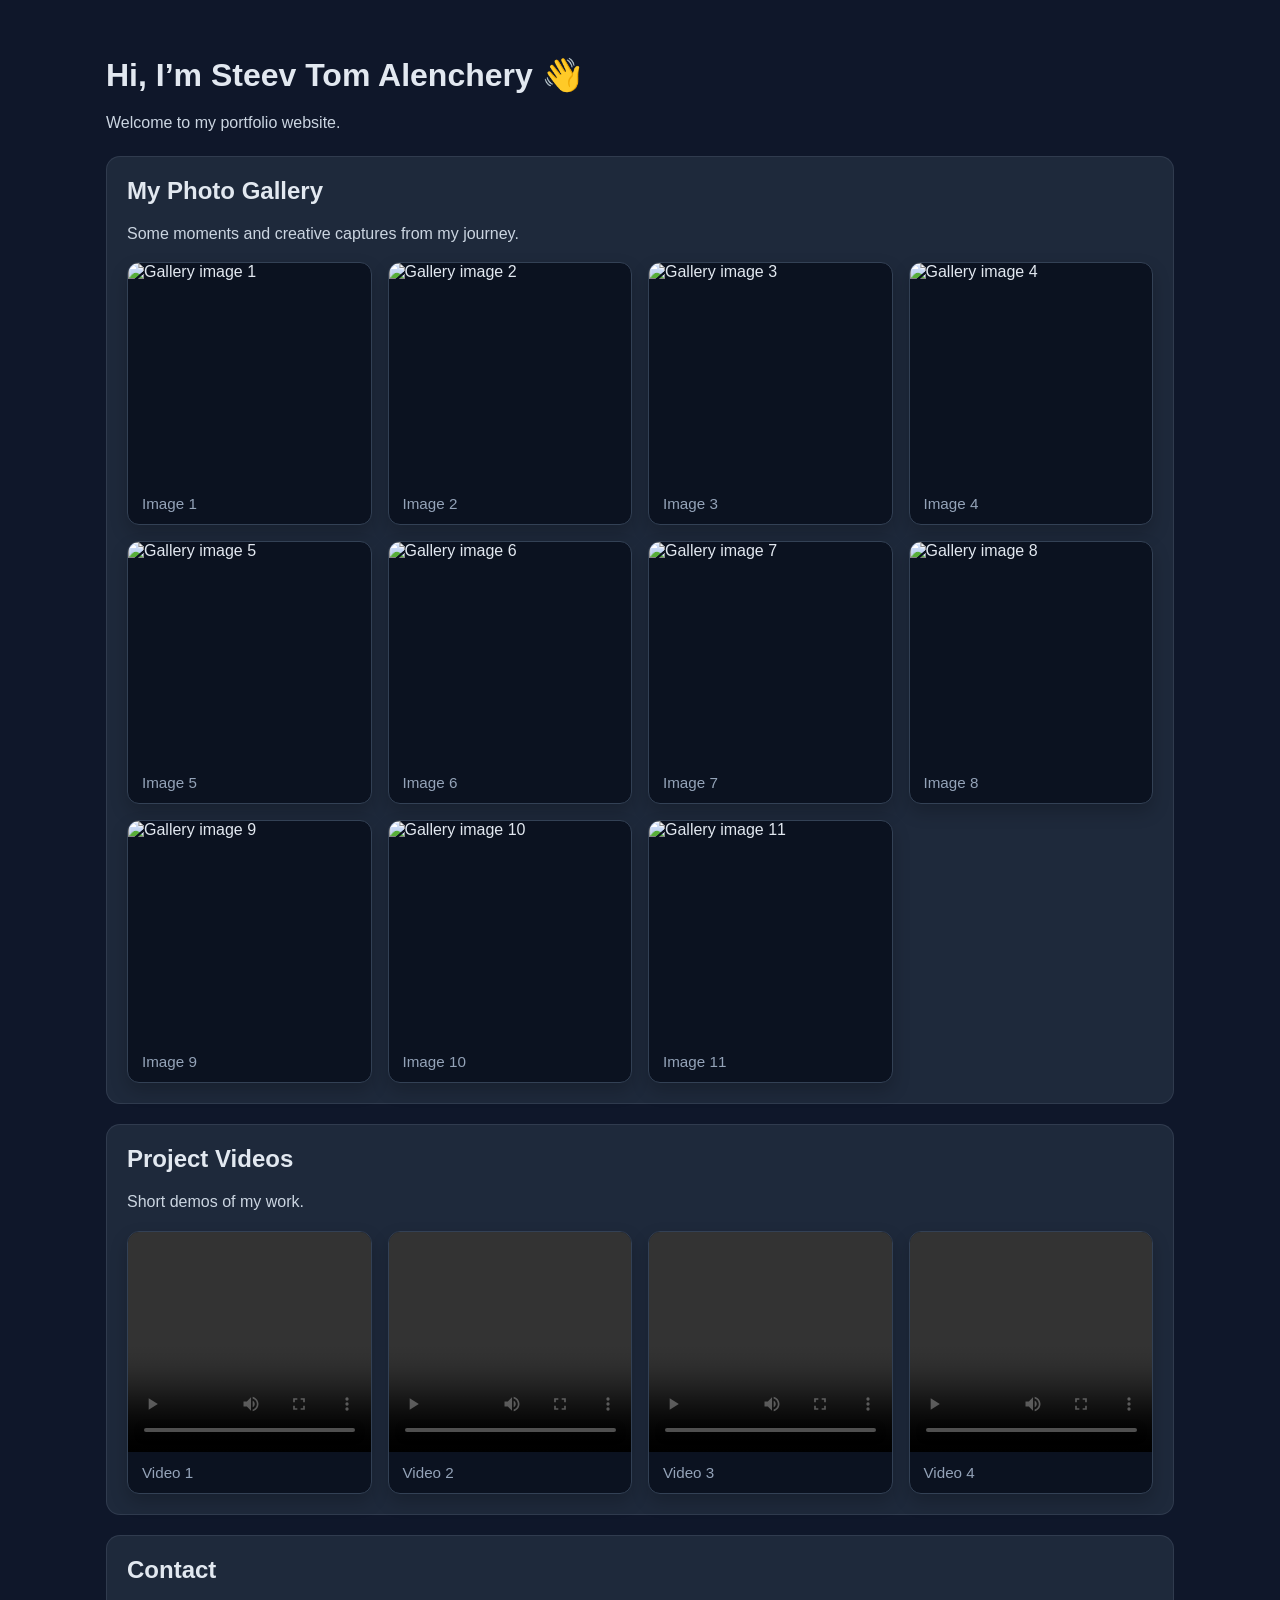
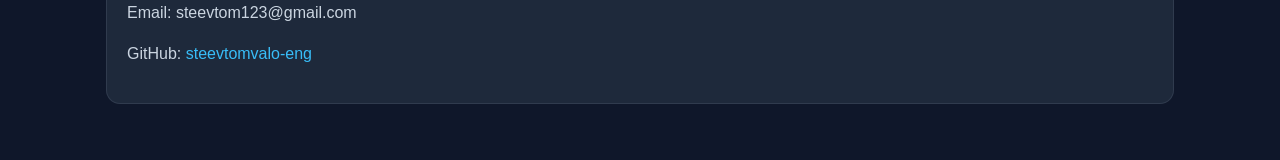
==== index.html @ 0a41c289 "Cleanly align index.html, styles.css, and script.js" ====
<!doctype html>
<html lang="en">
<head>
  <meta charset="UTF-8" />
  <meta name="viewport" content="width=device-width, initial-scale=1.0" />
  <title>Steev Tom Alenchery | Portfolio</title>
  <link rel="stylesheet" href="styles.css" />
</head>
<body>
  <div class="wrap">
    <h1>Hi, I’m Steev Tom Alenchery 👋</h1>
    <p>Welcome to my portfolio website.</p>

    <section class="card">
      <h2>My Photo Gallery</h2>
      <p>Some moments and creative captures from my journey.</p>
      <div id="photo-grid" class="media-grid"></div>
    </section>

    <section class="card">
      <h2>Project Videos</h2>
      <p>Short demos of my work.</p>
      <div id="video-grid" class="media-grid"></div>
    </section>

    <section class="card">
      <h2>Contact</h2>
      <p>Email: steevtom123@gmail.com</p>
      <p>GitHub: <a href="https://github.com/steevtomvalo-eng" target="_blank">steevtomvalo-eng</a></p>
    </section>
  </div>

  <script src="script.js"></script>
</body>
</html>
---- styles.css ----
:root {
  --bg: #0f172a;
  --card: #1e293b;
  --media: #0b1220;
  --text: #e2e8f0;
  --muted: #94a3b8;
  --line: #334155;
  --link: #38bdf8;
}

* { box-sizing: border-box; }

html, body {
  margin: 0;
  padding: 0;
  background: var(--bg);
  color: var(--text);
  font-family: Arial, sans-serif;
}

.wrap {
  max-width: 1100px;
  margin: 40px auto;
  padding: 16px;
}

h1, h2 { margin: 0 0 12px; }
p { color: #cbd5e1; line-height: 1.6; }

.card {
  background: var(--card);
  border-radius: 14px;
  padding: 20px;
  margin-top: 20px;
  border: 1px solid rgba(148, 163, 184, 0.15);
}

a {
  color: var(--link);
  text-decoration: none;
}

.media-grid {
  display: grid;
  grid-template-columns: repeat(auto-fit, minmax(240px, 1fr));
  gap: 16px;
  margin-top: 14px;
}

.media-card {
  background: var(--media);
  border: 1px solid var(--line);
  border-radius: 12px;
  overflow: hidden;
  box-shadow: 0 8px 18px rgba(0, 0, 0, 0.2);
}

.media-card img,
.media-card video {
  width: 100%;
  height: 220px;
  object-fit: cover;
  display: block;
}

.media-caption {
  padding: 12px 14px;
  color: var(--muted);
  font-size: 0.95rem;
}

.toast {
  position: fixed;
  bottom: 20px;
  right: 20px;
  background: rgba(15, 23, 42, 0.95);
  color: #e2e8f0;
  padding: 10px 14px;
  border-radius: 10px;
  font-size: 0.9rem;
  box-shadow: 0 8px 24px rgba(0,0,0,0.35);
  z-index: 9999;
  opacity: 0;
  transition: opacity 220ms ease;
}

.toast.show {
  opacity: 1;
}

@media (max-width: 640px) {
  .wrap { padding: 12px; }
}
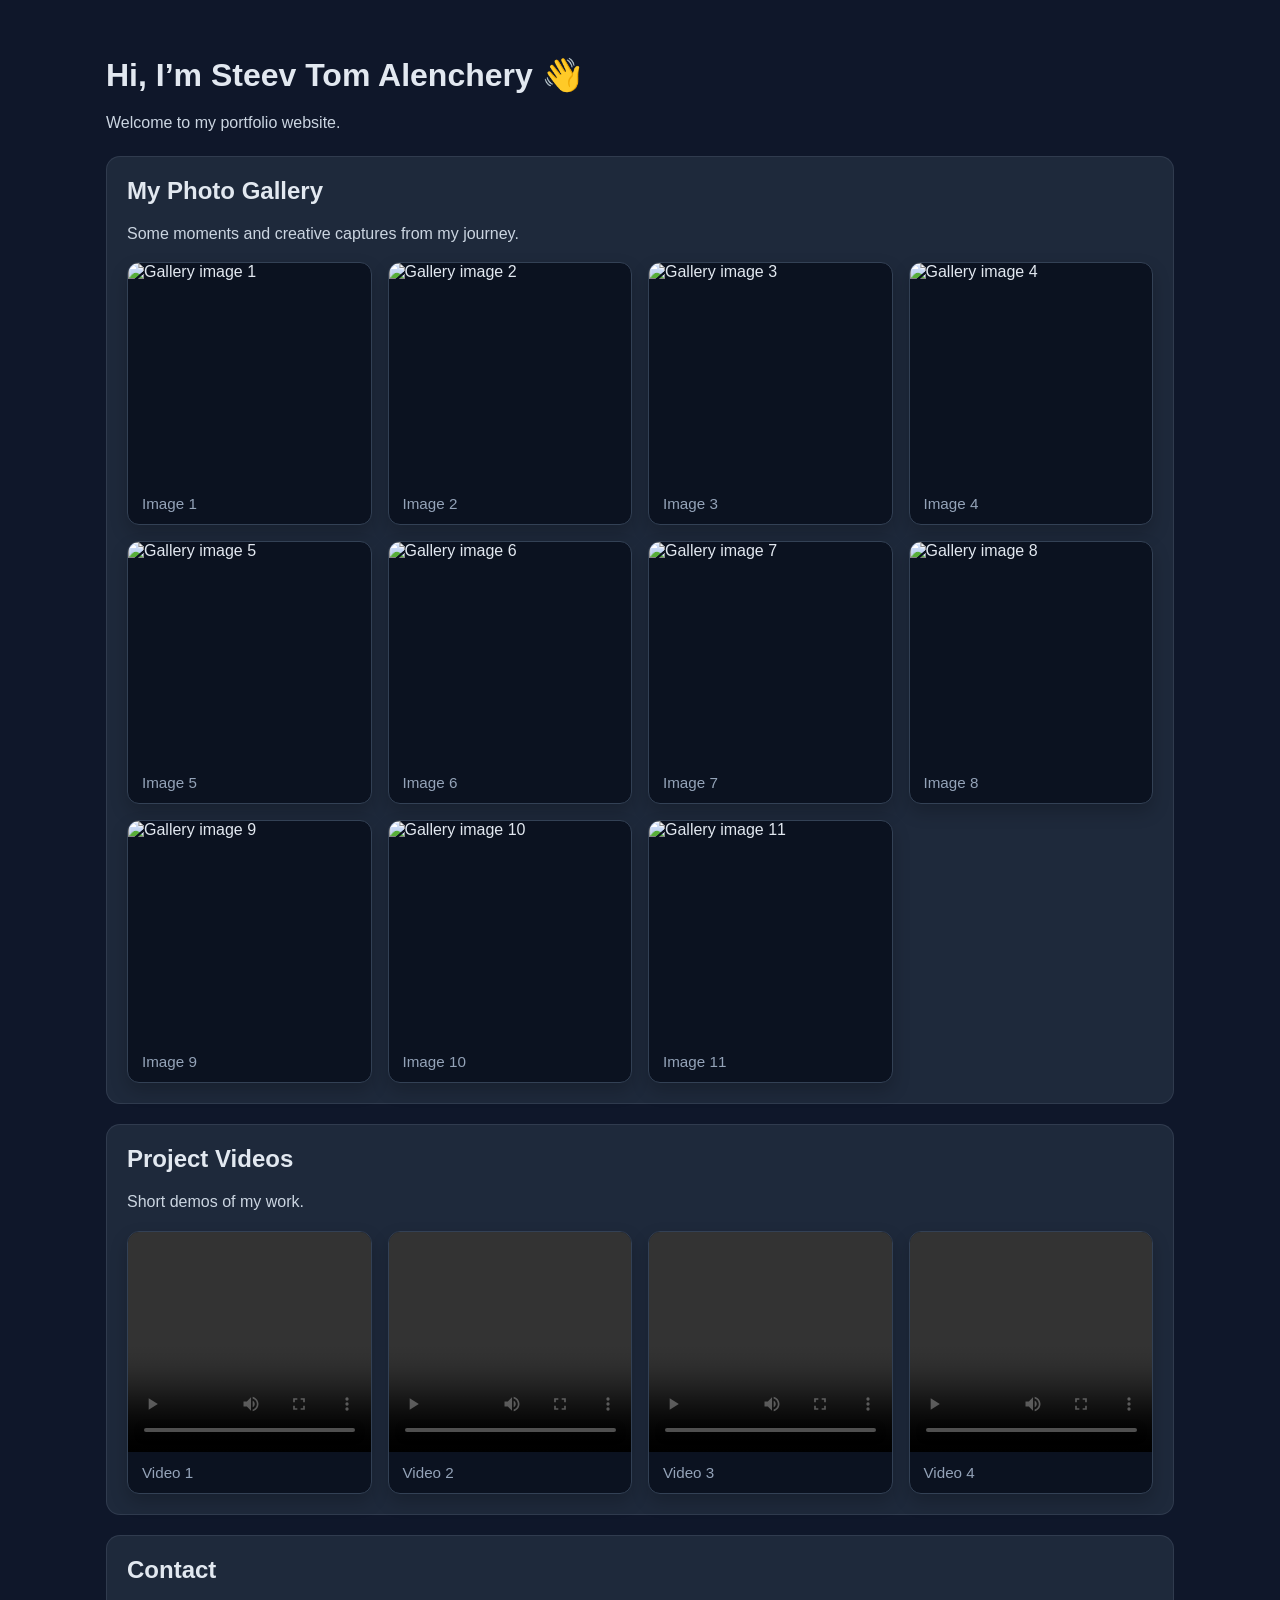
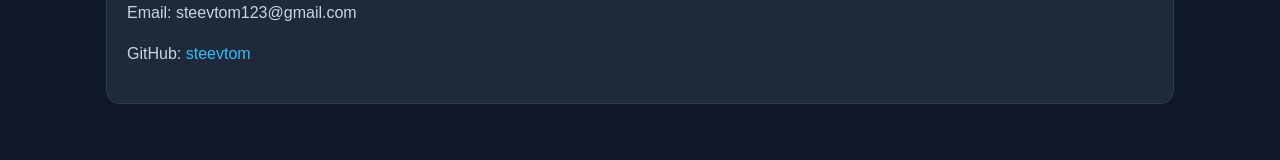
==== commit 2f4b1655: "Changing the github link name" ====
--- a/index.html
+++ b/index.html
@@ -26,7 +26,7 @@
     <section class="card">
       <h2>Contact</h2>
       <p>Email: steevtom123@gmail.com</p>
-      <p>GitHub: <a href="https://github.com/steevtomvalo-eng" target="_blank">steevtomvalo-eng</a></p>
+      <p>GitHub: <a href="https://github.com/steevtomvalo-eng" target="_blank">steevtom</a></p>
     </section>
   </div>
 
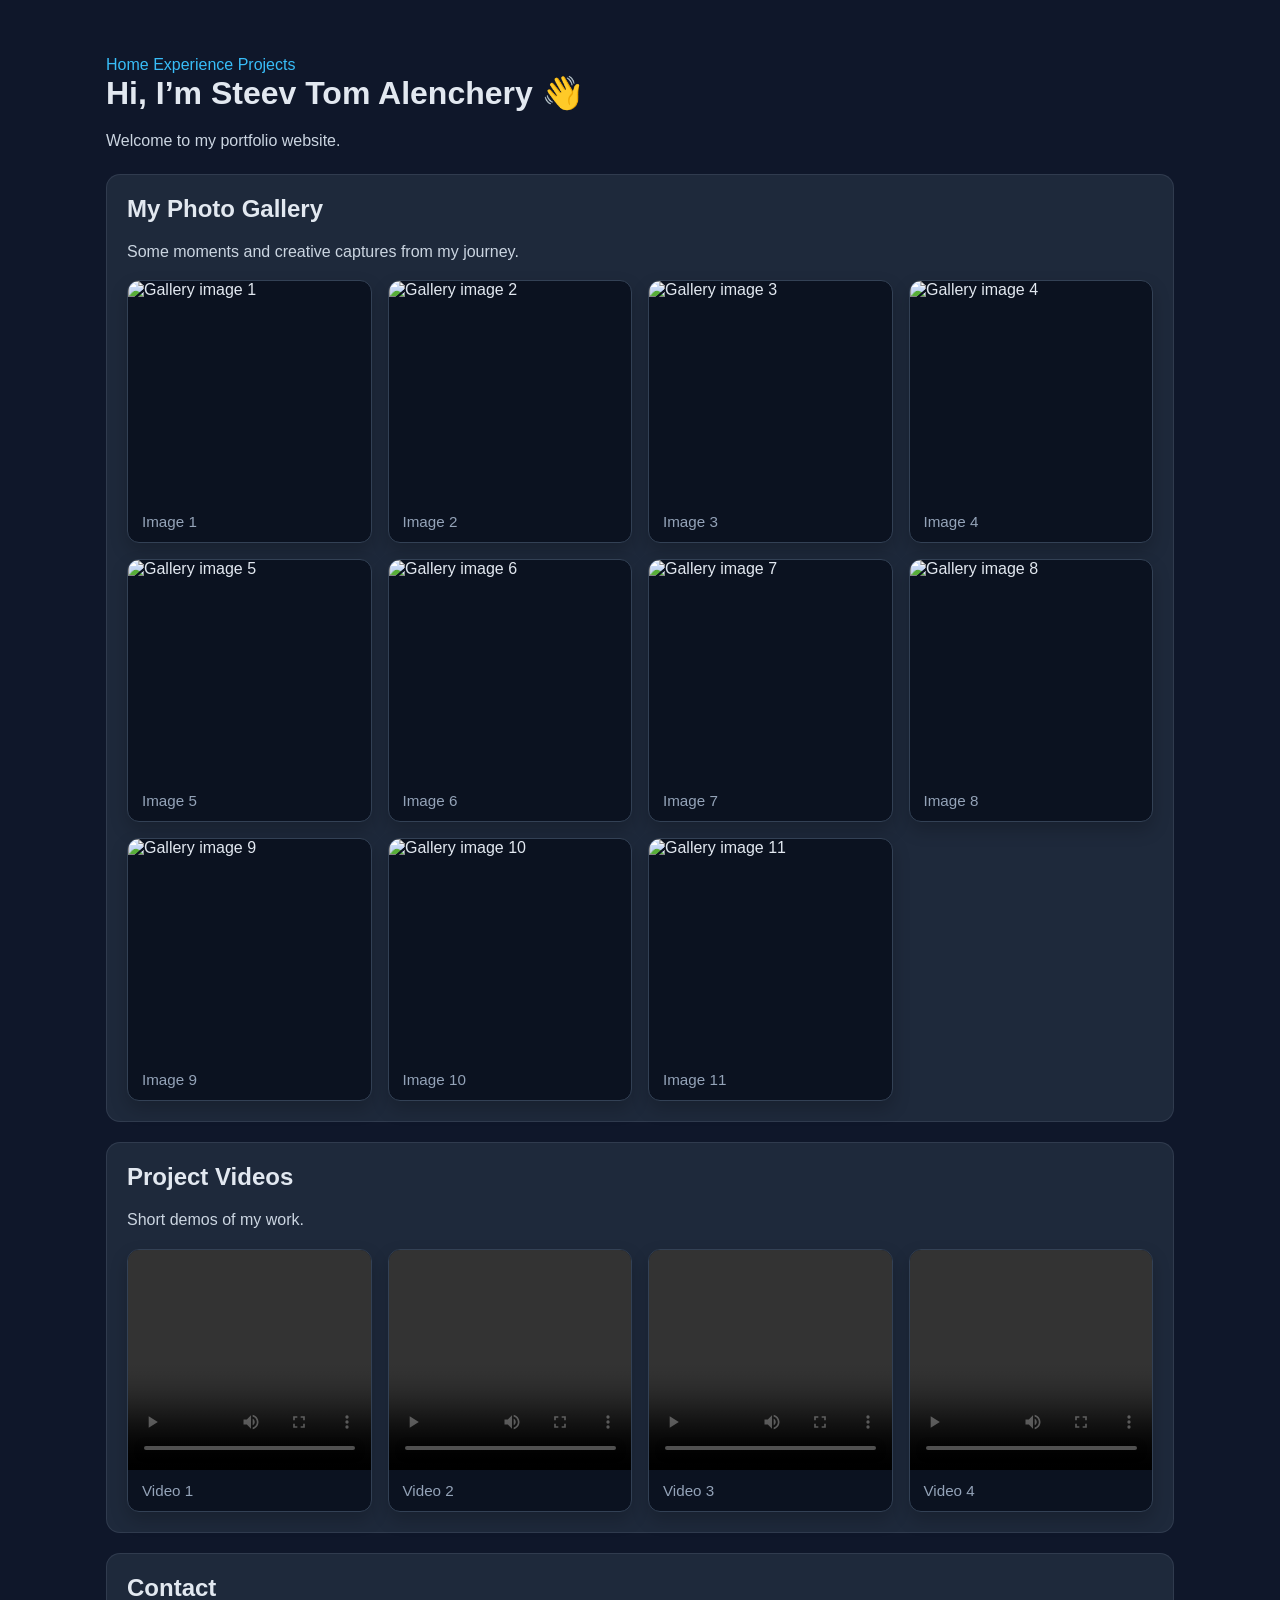
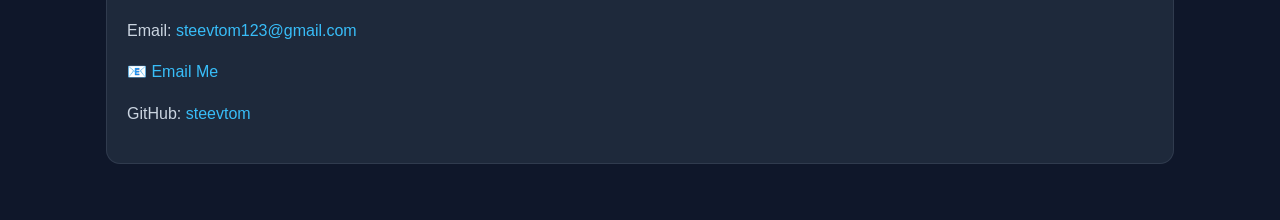
==== commit f0fbf459: "Email testing" ====
--- a/index.html
+++ b/index.html
@@ -8,6 +8,11 @@
 </head>
 <body>
   <div class="wrap">
+    <nav class="top-nav">
+  <a href="index.html">Home</a>
+  <a href="experience.html">Experience</a>
+  <a href="#video-grid">Projects</a>
+</nav>
     <h1>Hi, I’m Steev Tom Alenchery 👋</h1>
     <p>Welcome to my portfolio website.</p>
 
@@ -25,7 +30,21 @@
 
     <section class="card">
       <h2>Contact</h2>
-      <p>Email: steevtom123@gmail.com</p>
+    <p>
+  Email:
+  <a href="https://mail.google.com/mail/?view=cm&fs=1&to=steevtom123@gmail.com"
+     target="_blank" rel="noopener">
+    steevtom123@gmail.com
+  </a>
+</p>
+
+<p>
+  <a class="email-btn"
+     href="https://mail.google.com/mail/?view=cm&fs=1&to=steevtom123@gmail.com&su=Portfolio%20Inquiry"
+     target="_blank" rel="noopener">
+    📧 Email Me
+  </a>
+</p>
       <p>GitHub: <a href="https://github.com/steevtomvalo-eng" target="_blank">steevtom</a></p>
     </section>
   </div>
--- a/styles.css
+++ b/styles.css
@@ -90,4 +90,97 @@
 
 @media (max-width: 640px) {
   .wrap { padding: 12px; }
+}
+/* ===== Premium Hover Effect ===== */
+.media-card {
+  position: relative;
+  overflow: hidden;
+  transition: transform 260ms ease, box-shadow 260ms ease, border-color 260ms ease;
+}
+
+.media-card img,
+.media-card video {
+  transition: transform 420ms ease, filter 320ms ease;
+  transform-origin: center;
+  will-change: transform;
+}
+
+.media-caption {
+  transition: transform 260ms ease, color 260ms ease;
+}
+
+/* dark gradient overlay on hover */
+.media-card::after {
+  content: "";
+  position: absolute;
+  inset: 0;
+  background: linear-gradient(to top, rgba(0,0,0,0.35), rgba(0,0,0,0.05));
+  opacity: 0;
+  transition: opacity 260ms ease;
+  pointer-events: none;
+}
+
+/* hover states */
+.media-card:hover {
+  transform: translateY(-6px);
+  box-shadow: 0 18px 36px rgba(0, 0, 0, 0.35);
+  border-color: #4f7aa5;
+}
+
+.media-card:hover::after {
+  opacity: 1;
+}
+
+.media-card:hover img {
+  transform: scale(1.10);
+  filter: contrast(1.06) saturate(1.06);
+}
+
+.media-card:hover video {
+  transform: scale(1.06);
+  filter: contrast(1.03) saturate(1.03);
+}
+
+.media-card:hover .media-caption {
+  transform: translateY(-2px);
+  color: #cfe6ff;
+}
+/* Photo lightbox */
+.lightbox {
+  position: fixed;
+  inset: 0;
+  background: rgba(0, 0, 0, 0.88);
+  display: none;
+  align-items: center;
+  justify-content: center;
+  padding: 24px;
+  z-index: 10000;
+}
+
+.lightbox.open {
+  display: flex;
+}
+
+.lightbox img {
+  max-width: min(1100px, 95vw);
+  max-height: 90vh;
+  border-radius: 12px;
+  box-shadow: 0 20px 60px rgba(0,0,0,0.5);
+}
+
+.lightbox-close {
+  position: absolute;
+  top: 16px;
+  right: 20px;
+  background: rgba(255,255,255,0.12);
+  color: white;
+  border: 1px solid rgba(255,255,255,0.35);
+  border-radius: 10px;
+  padding: 8px 12px;
+  cursor: pointer;
+  font-size: 14px;
+}
+
+#photo-grid .media-card img {
+  cursor: zoom-in;
 }
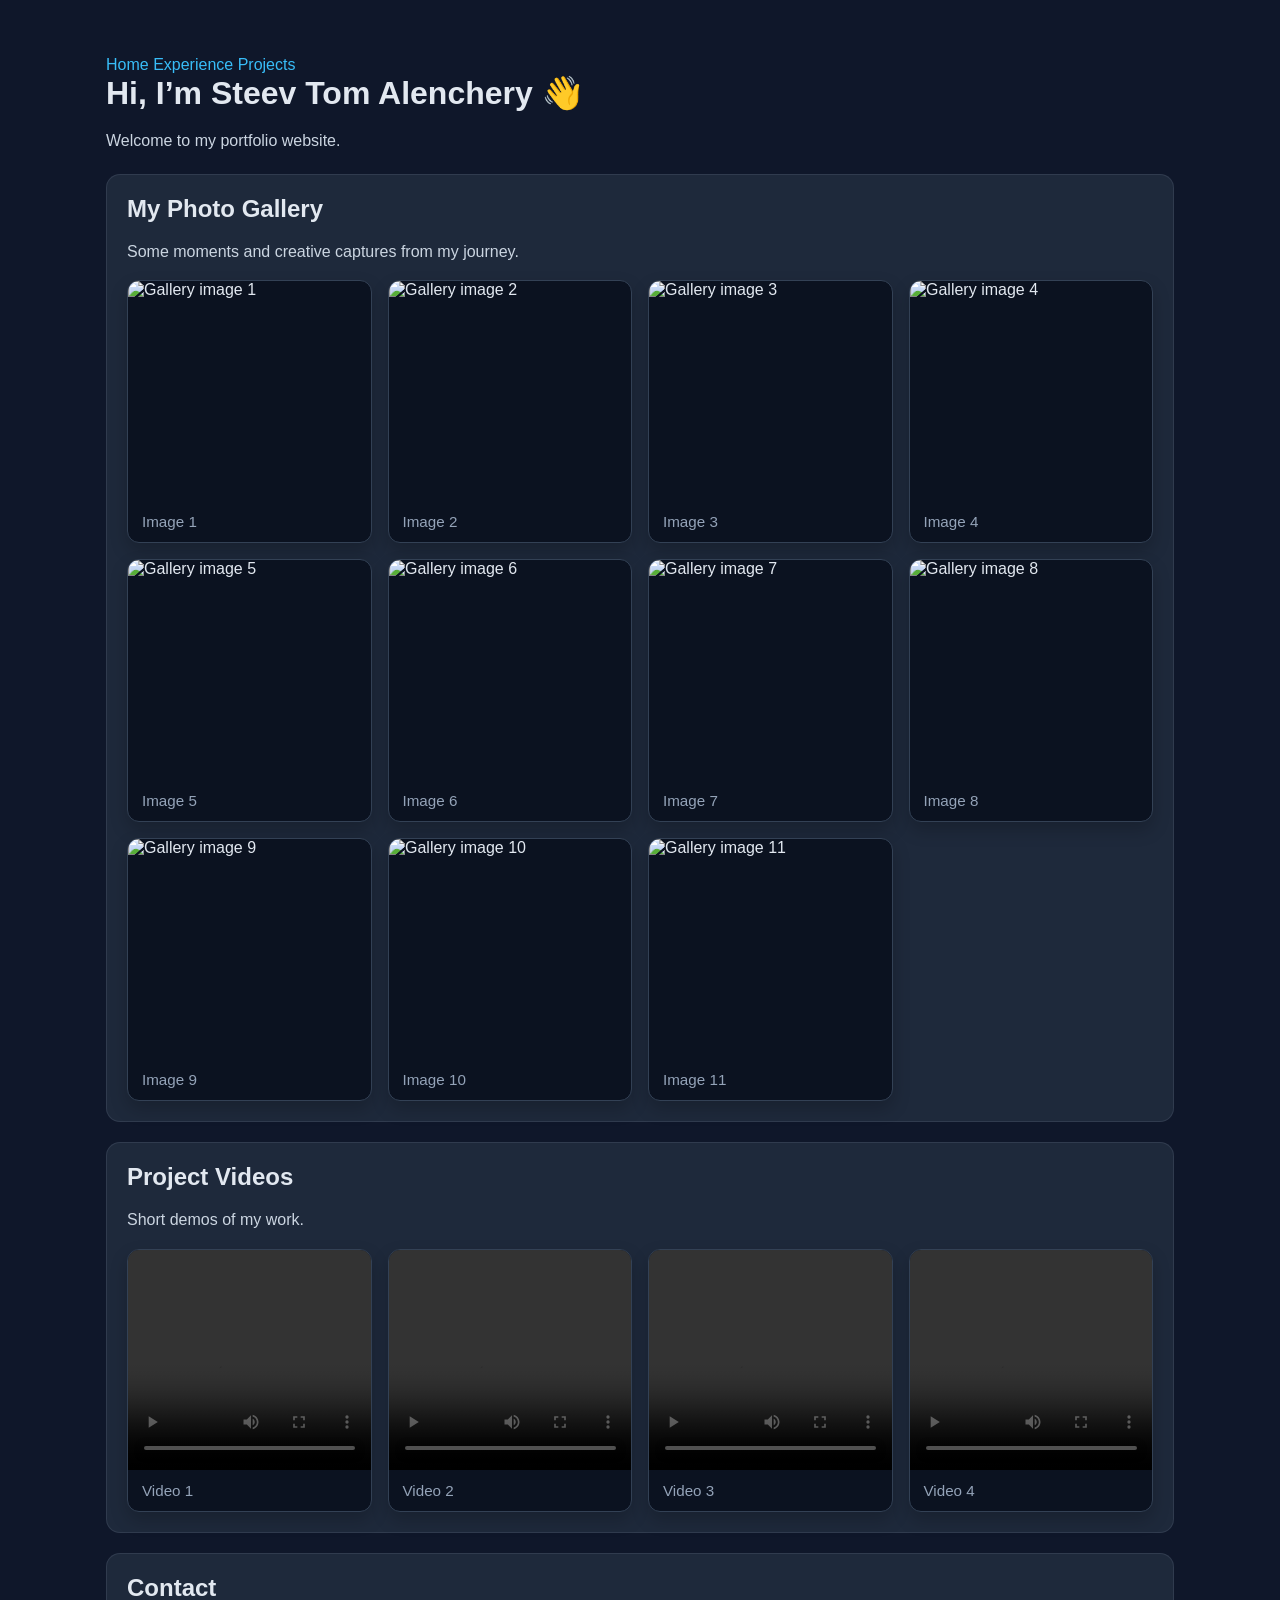
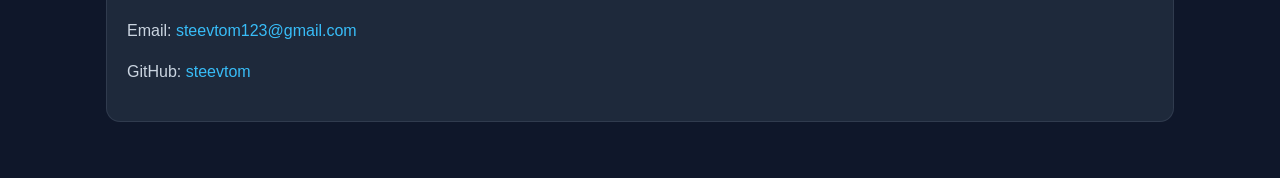
==== commit 63d8fb9f: "Update experience page with education, skills, and work history" ====
--- a/index.html
+++ b/index.html
@@ -38,13 +38,6 @@
   </a>
 </p>
 
-<p>
-  <a class="email-btn"
-     href="https://mail.google.com/mail/?view=cm&fs=1&to=steevtom123@gmail.com&su=Portfolio%20Inquiry"
-     target="_blank" rel="noopener">
-    📧 Email Me
-  </a>
-</p>
       <p>GitHub: <a href="https://github.com/steevtomvalo-eng" target="_blank">steevtom</a></p>
     </section>
   </div>
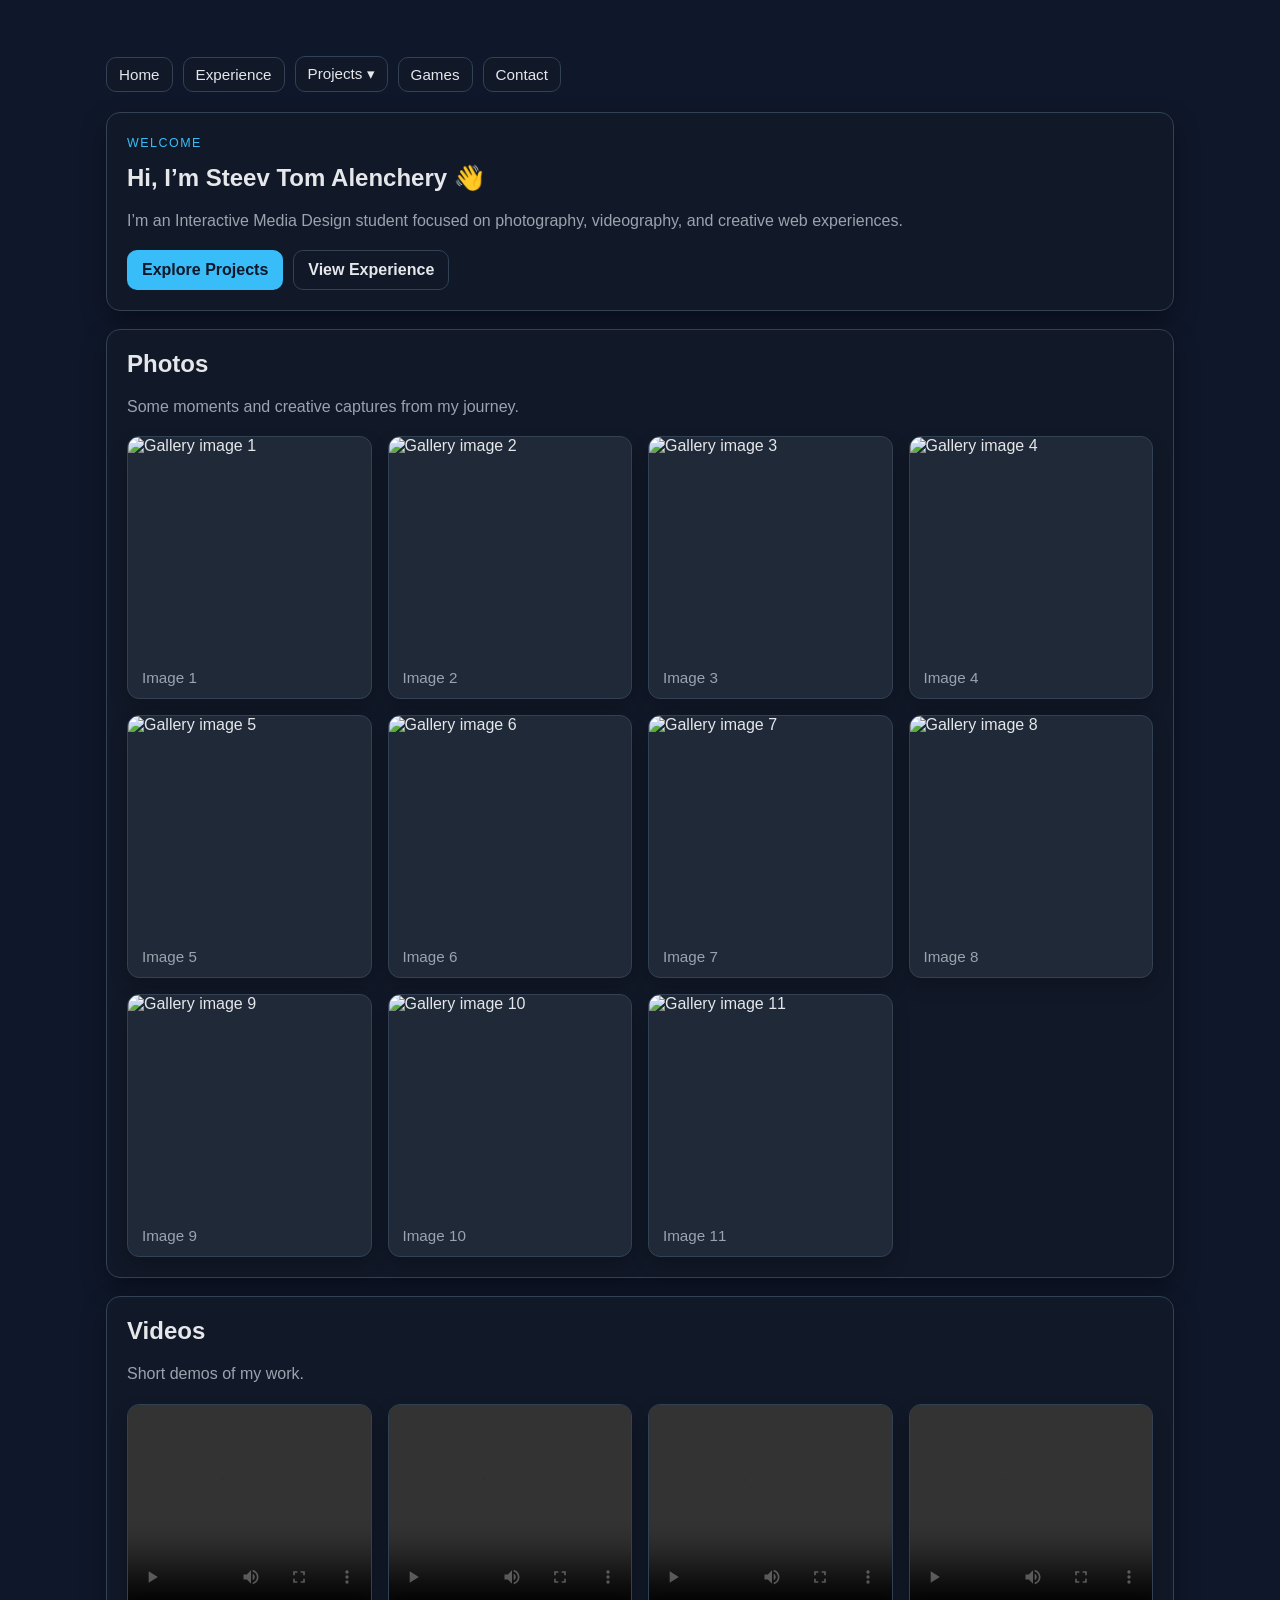
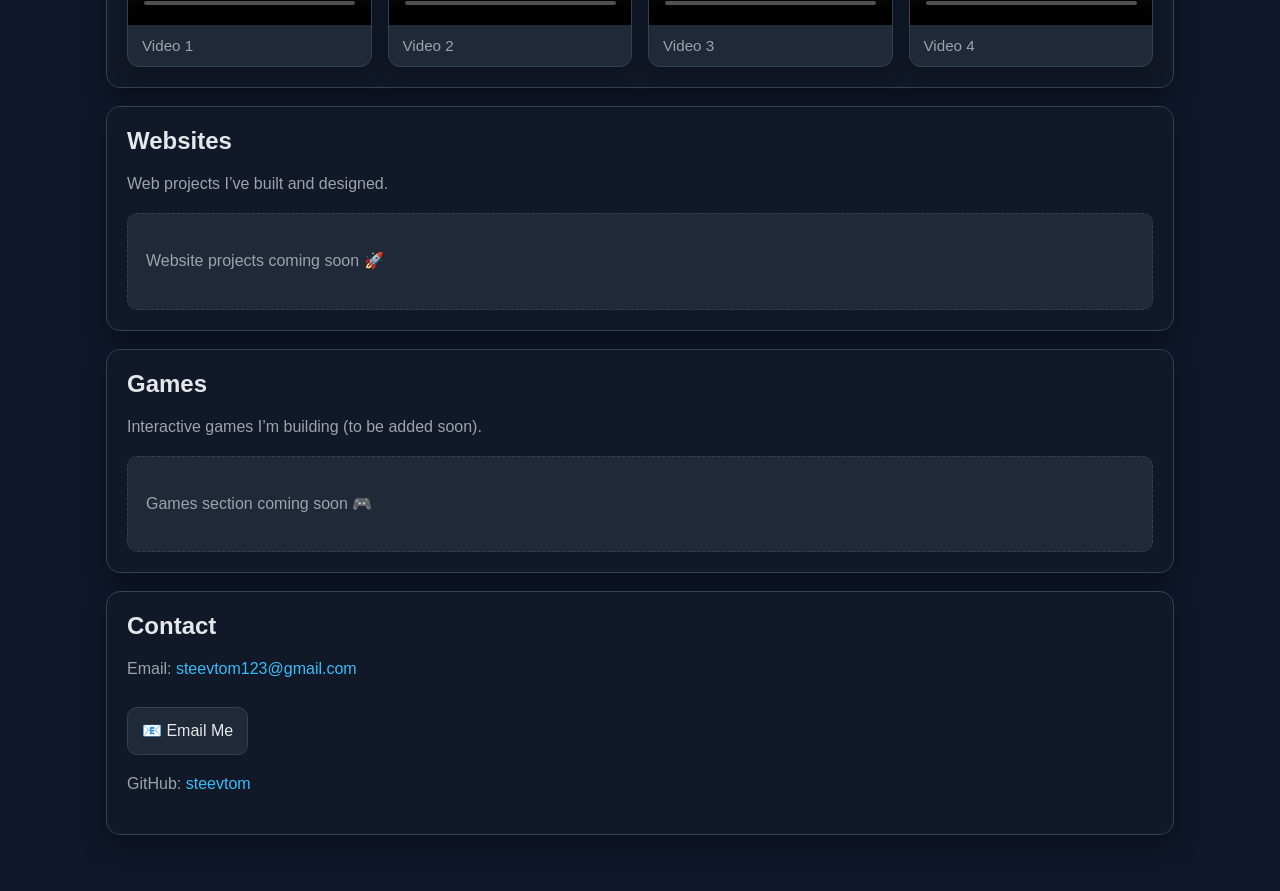
==== commit 82f28131: "Update the code" ====
--- a/index.html
+++ b/index.html
@@ -8,35 +8,90 @@
 </head>
 <body>
   <div class="wrap">
-    <nav class="top-nav">
-  <a href="index.html">Home</a>
-  <a href="experience.html">Experience</a>
-  <a href="#video-grid">Projects</a>
-</nav>
-    <h1>Hi, I’m Steev Tom Alenchery 👋</h1>
-    <p>Welcome to my portfolio website.</p>
+    <nav class="top-nav" aria-label="Main navigation">
+      <a href="index.html">Home</a>
+      <a href="experience.html">Experience</a>
 
-    <section class="card">
-      <h2>My Photo Gallery</h2>
+      <div class="dropdown">
+        <button id="projectsToggle" class="dropbtn" aria-expanded="false" aria-controls="projectsMenu">
+          Projects ▾
+        </button>
+        <div id="projectsMenu" class="dropdown-menu" role="menu">
+          <a role="menuitem" href="#photos">Photos</a>
+          <a role="menuitem" href="#videos">Videos</a>
+          <a role="menuitem" href="#websites">Websites</a>
+        </div>
+      </div>
+
+      <a href="#games">Games</a>
+      <a href="#contact">Contact</a>
+    </nav>
+
+    <!-- Welcome Hero -->
+    <section class="hero card">
+      <p class="eyebrow">Welcome</p>
+      <h1>Hi, I’m Steev Tom Alenchery 👋</h1>
+      <p>
+        I’m an Interactive Media Design student focused on photography, videography,
+        and creative web experiences.
+      </p>
+      <div class="hero-actions">
+        <a class="btn btn-blue" href="#photos">Explore Projects</a>
+        <a class="btn btn-outline" href="experience.html">View Experience</a>
+      </div>
+    </section>
+
+    <!-- Photos -->
+    <section id="photos" class="card">
+      <h2>Photos</h2>
       <p>Some moments and creative captures from my journey.</p>
       <div id="photo-grid" class="media-grid"></div>
     </section>
 
-    <section class="card">
-      <h2>Project Videos</h2>
+    <!-- Videos -->
+    <section id="videos" class="card">
+      <h2>Videos</h2>
       <p>Short demos of my work.</p>
       <div id="video-grid" class="media-grid"></div>
     </section>
 
-    <section class="card">
+    <!-- Websites -->
+    <section id="websites" class="card">
+      <h2>Websites</h2>
+      <p>Web projects I’ve built and designed.</p>
+      <div class="coming-soon">
+        <p>Website projects coming soon 🚀</p>
+      </div>
+    </section>
+
+    <!-- Games -->
+    <section id="games" class="card">
+      <h2>Games</h2>
+      <p>Interactive games I’m building (to be added soon).</p>
+      <div class="coming-soon">
+        <p>Games section coming soon 🎮</p>
+      </div>
+    </section>
+
+    <!-- Contact -->
+    <section id="contact" class="card">
       <h2>Contact</h2>
-    <p>
-  Email:
-  <a href="https://mail.google.com/mail/?view=cm&fs=1&to=steevtom123@gmail.com"
-     target="_blank" rel="noopener">
-    steevtom123@gmail.com
-  </a>
-</p>
+      <p>
+        Email:
+        <a href="https://mail.google.com/mail/?view=cm&fs=1&to=steevtom123@gmail.com"
+           target="_blank" rel="noopener">
+          steevtom123@gmail.com
+        </a>
+      </p>
+
+      <p>
+        <a class="email-btn"
+           href="https://mail.google.com/mail/?view=cm&fs=1&to=steevtom123@gmail.com&su=Portfolio%20Inquiry"
+           onclick="setTimeout(() => { window.location.href='mailto:steevtom123@gmail.com?subject=Portfolio%20Inquiry'; }, 1200);"
+           target="_blank" rel="noopener">
+          📧 Email Me
+        </a>
+      </p>
 
       <p>GitHub: <a href="https://github.com/steevtomvalo-eng" target="_blank">steevtom</a></p>
     </section>
--- a/styles.css
+++ b/styles.css
@@ -1,11 +1,14 @@
 :root {
-  --bg: #0f172a;
-  --card: #1e293b;
-  --media: #0b1220;
-  --text: #e2e8f0;
-  --muted: #94a3b8;
+  --bg: #0F172A;
+  --surface: #111827;
+  --surface-2: #1F2937;
+  --text: #E5E7EB;
+  --muted: #9CA3AF;
   --line: #334155;
-  --link: #38bdf8;
+  --accent-blue: #38BDF8;
+  --accent-green: #22C55E;
+  --radius: 14px;
+  --shadow: 0 10px 24px rgba(0, 0, 0, 0.35);
 }
 
 * { box-sizing: border-box; }
@@ -16,6 +19,7 @@
   background: var(--bg);
   color: var(--text);
   font-family: Arial, sans-serif;
+  scroll-behavior: smooth;
 }
 
 .wrap {
@@ -24,22 +28,135 @@
   padding: 16px;
 }
 
-h1, h2 { margin: 0 0 12px; }
-p { color: #cbd5e1; line-height: 1.6; }
-
-.card {
-  background: var(--card);
-  border-radius: 14px;
+h1, h2, h3 {
+  margin: 0 0 12px;
+  color: var(--text);
+}
+
+p, li {
+  color: var(--muted);
+  line-height: 1.65;
+}
+
+a {
+  color: var(--accent-blue);
+  text-decoration: none;
+}
+a:hover { color: var(--accent-green); }
+
+.card, .block {
+  background: var(--surface);
+  border: 1px solid var(--line);
+  border-radius: var(--radius);
   padding: 20px;
-  margin-top: 20px;
-  border: 1px solid rgba(148, 163, 184, 0.15);
-}
-
-a {
-  color: var(--link);
+  margin-top: 18px;
+  box-shadow: var(--shadow);
+}
+
+/* Nav */
+.top-nav {
+  display: flex;
+  flex-wrap: wrap;
+  align-items: center;
+  gap: 10px;
+  margin-bottom: 20px;
+}
+.top-nav > a,
+.dropbtn {
+  padding: 8px 12px;
+  border-radius: 10px;
+  background: var(--surface);
+  border: 1px solid var(--line);
+  color: var(--text);
+  cursor: pointer;
+  font-size: 0.95rem;
+}
+.top-nav > a:hover,
+.dropbtn:hover {
+  border-color: var(--accent-blue);
+}
+
+/* Dropdown */
+.dropdown {
+  position: relative;
+}
+.dropdown-menu {
+  position: absolute;
+  top: calc(100% + 6px);
+  left: 0;
+  min-width: 170px;
+  background: var(--surface);
+  border: 1px solid var(--line);
+  border-radius: 10px;
+  box-shadow: var(--shadow);
+  padding: 8px;
+  display: none;
+  z-index: 50;
+}
+.dropdown-menu a {
+  display: block;
+  padding: 8px 10px;
+  border-radius: 8px;
+  color: var(--text);
+}
+.dropdown-menu a:hover {
+  background: var(--surface-2);
+  color: var(--accent-blue);
+}
+.dropdown.open .dropdown-menu {
+  display: block;
+}
+
+/* Hero */
+.hero .eyebrow {
+  margin: 0 0 10px;
+  letter-spacing: 0.12em;
+  text-transform: uppercase;
+  color: var(--accent-blue);
+  font-size: 0.78rem;
+}
+.hero-actions {
+  display: flex;
+  gap: 10px;
+  flex-wrap: wrap;
+  margin-top: 14px;
+}
+
+.btn {
+  display: inline-block;
+  padding: 10px 14px;
+  border-radius: 10px;
+  font-weight: 600;
+  border: 1px solid transparent;
   text-decoration: none;
 }
-
+.btn-blue {
+  background: var(--accent-blue);
+  color: #0F172A;
+}
+.btn-outline {
+  color: var(--text);
+  border-color: var(--line);
+}
+.btn-outline:hover {
+  border-color: var(--accent-blue);
+}
+
+/* Email button */
+.email-btn {
+  display: inline-block;
+  margin-top: 8px;
+  padding: 10px 14px;
+  border-radius: 10px;
+  background: var(--surface-2);
+  border: 1px solid var(--line);
+  color: var(--text);
+}
+.email-btn:hover {
+  border-color: var(--accent-green);
+}
+
+/* Media */
 .media-grid {
   display: grid;
   grid-template-columns: repeat(auto-fit, minmax(240px, 1fr));
@@ -48,11 +165,13 @@
 }
 
 .media-card {
-  background: var(--media);
+  position: relative;
+  background: var(--surface-2);
   border: 1px solid var(--line);
   border-radius: 12px;
   overflow: hidden;
   box-shadow: 0 8px 18px rgba(0, 0, 0, 0.2);
+  transition: transform 260ms ease, box-shadow 260ms ease, border-color 260ms ease;
 }
 
 .media-card img,
@@ -61,6 +180,7 @@
   height: 220px;
   object-fit: cover;
   display: block;
+  transition: transform 420ms ease, filter 320ms ease;
 }
 
 .media-caption {
@@ -69,47 +189,6 @@
   font-size: 0.95rem;
 }
 
-.toast {
-  position: fixed;
-  bottom: 20px;
-  right: 20px;
-  background: rgba(15, 23, 42, 0.95);
-  color: #e2e8f0;
-  padding: 10px 14px;
-  border-radius: 10px;
-  font-size: 0.9rem;
-  box-shadow: 0 8px 24px rgba(0,0,0,0.35);
-  z-index: 9999;
-  opacity: 0;
-  transition: opacity 220ms ease;
-}
-
-.toast.show {
-  opacity: 1;
-}
-
-@media (max-width: 640px) {
-  .wrap { padding: 12px; }
-}
-/* ===== Premium Hover Effect ===== */
-.media-card {
-  position: relative;
-  overflow: hidden;
-  transition: transform 260ms ease, box-shadow 260ms ease, border-color 260ms ease;
-}
-
-.media-card img,
-.media-card video {
-  transition: transform 420ms ease, filter 320ms ease;
-  transform-origin: center;
-  will-change: transform;
-}
-
-.media-caption {
-  transition: transform 260ms ease, color 260ms ease;
-}
-
-/* dark gradient overlay on hover */
 .media-card::after {
   content: "";
   position: absolute;
@@ -120,67 +199,88 @@
   pointer-events: none;
 }
 
-/* hover states */
 .media-card:hover {
   transform: translateY(-6px);
   box-shadow: 0 18px 36px rgba(0, 0, 0, 0.35);
   border-color: #4f7aa5;
 }
-
-.media-card:hover::after {
+.media-card:hover::after { opacity: 1; }
+.media-card:hover img { transform: scale(1.08); }
+.media-card:hover video { transform: scale(1.04); }
+
+/* Coming soon cards */
+.coming-soon {
+  margin-top: 12px;
+  padding: 18px;
+  border: 1px dashed var(--line);
+  border-radius: 10px;
+  background: var(--surface-2);
+}
+
+/* Toast */
+.toast {
+  position: fixed;
+  bottom: 20px;
+  right: 20px;
+  background: rgba(15, 23, 42, 0.95);
+  color: var(--text);
+  border: 1px solid var(--line);
+  padding: 10px 14px;
+  border-radius: 10px;
+  font-size: 0.9rem;
+  box-shadow: 0 8px 24px rgba(0,0,0,0.35);
+  z-index: 9999;
+  opacity: 0;
+  transform: translateY(8px);
+  transition: opacity 220ms ease, transform 220ms ease;
+}
+.toast.show {
   opacity: 1;
-}
-
-.media-card:hover img {
-  transform: scale(1.10);
-  filter: contrast(1.06) saturate(1.06);
-}
-
-.media-card:hover video {
-  transform: scale(1.06);
-  filter: contrast(1.03) saturate(1.03);
-}
-
-.media-card:hover .media-caption {
-  transform: translateY(-2px);
-  color: #cfe6ff;
-}
-/* Photo lightbox */
+  transform: translateY(0);
+}
+
+/* Lightbox */
 .lightbox {
   position: fixed;
   inset: 0;
-  background: rgba(0, 0, 0, 0.88);
+  background: rgba(2, 6, 23, 0.9);
   display: none;
   align-items: center;
   justify-content: center;
   padding: 24px;
   z-index: 10000;
 }
-
-.lightbox.open {
-  display: flex;
-}
-
+.lightbox.open { display: flex; }
 .lightbox img {
   max-width: min(1100px, 95vw);
   max-height: 90vh;
   border-radius: 12px;
-  box-shadow: 0 20px 60px rgba(0,0,0,0.5);
-}
-
+  border: 1px solid var(--line);
+  box-shadow: 0 20px 60px rgba(0,0,0,0.55);
+}
 .lightbox-close {
   position: absolute;
   top: 16px;
   right: 20px;
-  background: rgba(255,255,255,0.12);
-  color: white;
-  border: 1px solid rgba(255,255,255,0.35);
+  background: rgba(15, 23, 42, 0.9);
+  color: var(--text);
+  border: 1px solid var(--line);
   border-radius: 10px;
   padding: 8px 12px;
   cursor: pointer;
-  font-size: 14px;
-}
-
-#photo-grid .media-card img {
-  cursor: zoom-in;
+}
+
+#photo-grid .media-card img { cursor: zoom-in; }
+
+@media (max-width: 640px) {
+  .wrap { padding: 12px; }
+
+  .media-card:hover {
+    transform: none;
+  }
+  .media-card:hover img,
+  .media-card:hover video {
+    transform: none;
+    filter: none;
+  }
 }
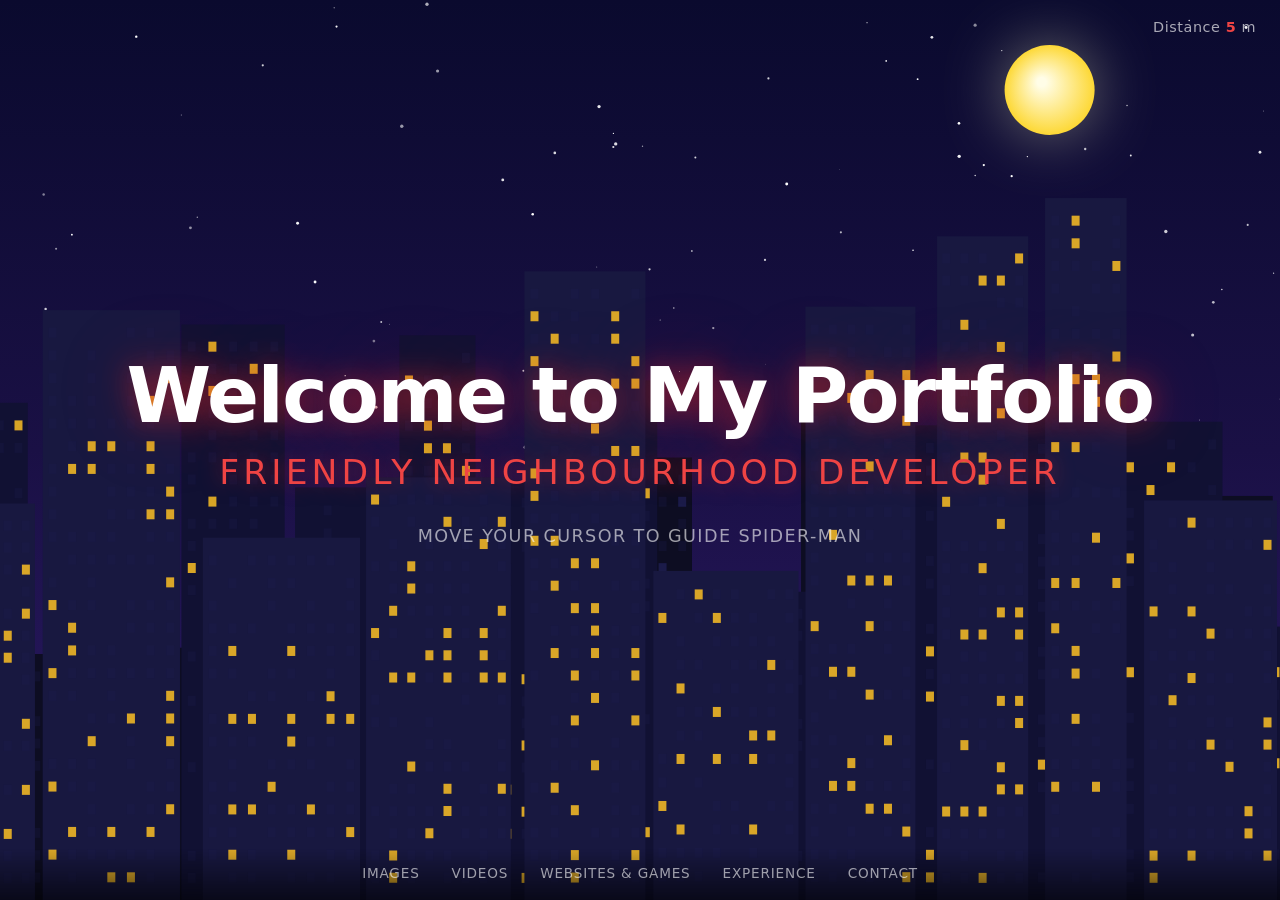
==== commit 27513843: "Updated contact page" ====
--- a/index.html
+++ b/index.html
@@ -1,101 +1,395 @@
-<!doctype html>
+<!DOCTYPE html>
 <html lang="en">
 <head>
-  <meta charset="UTF-8" />
-  <meta name="viewport" content="width=device-width, initial-scale=1.0" />
-  <title>Steev Tom Alenchery | Portfolio</title>
-  <link rel="stylesheet" href="styles.css" />
+<meta charset="UTF-8" />
+<meta name="viewport" content="width=device-width, initial-scale=1.0" />
+<title>Steev Tom Alenchery | Portfolio</title>
+<style>
+  *, *::before, *::after { margin: 0; padding: 0; box-sizing: border-box; }
+
+  body {
+    overflow: hidden;
+    background: #0a0a1a;
+    font-family: 'Segoe UI', system-ui, -apple-system, sans-serif;
+    cursor: none;
+    user-select: none;
+    -webkit-user-select: none;
+  }
+
+  canvas#game {
+    display: block;
+    width: 100vw;
+    height: 100vh;
+  }
+
+  #hero-overlay {
+    position: fixed;
+    inset: 0;
+    display: flex;
+    flex-direction: column;
+    align-items: center;
+    justify-content: center;
+    pointer-events: none;
+    z-index: 10;
+    transition: opacity 0.6s ease;
+  }
+
+  #hero-overlay h1 {
+    font-size: clamp(2rem, 6vw, 5rem);
+    font-weight: 800;
+    letter-spacing: -0.02em;
+    color: #fff;
+    text-shadow:
+      0 0 30px rgba(220, 38, 38, 0.6),
+      0 0 80px rgba(220, 38, 38, 0.25);
+    line-height: 1.1;
+    text-align: center;
+  }
+
+  #hero-overlay h1 span.accent {
+    color: #ef4444;
+    display: block;
+    font-size: 0.45em;
+    font-weight: 400;
+    letter-spacing: 0.12em;
+    text-transform: uppercase;
+    margin-top: 0.4em;
+    text-shadow: 0 0 20px rgba(220, 38, 38, 0.5);
+  }
+
+  #hero-overlay .cta {
+    margin-top: 2.2rem;
+    font-size: clamp(0.85rem, 1.8vw, 1.1rem);
+    color: rgba(255, 255, 255, 0.6);
+    letter-spacing: 0.08em;
+    text-transform: uppercase;
+  }
+
+  #bottom-bar {
+    position: fixed;
+    bottom: 0;
+    left: 0;
+    right: 0;
+    z-index: 20;
+    display: flex;
+    justify-content: center;
+    gap: 2rem;
+    padding: 1rem 0 1.2rem;
+    background: linear-gradient(transparent, rgba(0,0,0,0.6));
+    pointer-events: auto;
+  }
+
+  #bottom-bar a {
+    color: rgba(255,255,255,0.6);
+    text-decoration: none;
+    font-size: 0.85rem;
+    letter-spacing: 0.06em;
+    text-transform: uppercase;
+    transition: color 0.3s;
+  }
+  #bottom-bar a:hover { color: #ef4444; }
+
+  #hud {
+    position: fixed;
+    top: 1.2rem;
+    right: 1.5rem;
+    z-index: 15;
+    font-size: 0.9rem;
+    color: rgba(255,255,255,0.65);
+    letter-spacing: 0.04em;
+  }
+  #hud .val { color: #ef4444; font-weight: 700; }
+</style>
 </head>
 <body>
-  <div class="wrap">
-    <nav class="top-nav" aria-label="Main navigation">
-      <a href="index.html">Home</a>
-      <a href="experience.html">Experience</a>
-
-      <div class="dropdown">
-        <button id="projectsToggle" class="dropbtn" aria-expanded="false" aria-controls="projectsMenu">
-          Projects ▾
-        </button>
-        <div id="projectsMenu" class="dropdown-menu" role="menu">
-          <a role="menuitem" href="#photos">Photos</a>
-          <a role="menuitem" href="#videos">Videos</a>
-          <a role="menuitem" href="#websites">Websites</a>
-        </div>
-      </div>
-
-      <a href="#games">Games</a>
-      <a href="#contact">Contact</a>
-    </nav>
-
-    <!-- Welcome Hero -->
-    <section class="hero card">
-      <p class="eyebrow">Welcome</p>
-      <h1>Hi, I’m Steev Tom Alenchery 👋</h1>
-      <p>
-        I’m an Interactive Media Design student focused on photography, videography,
-        and creative web experiences.
-      </p>
-      <div class="hero-actions">
-        <a class="btn btn-blue" href="#photos">Explore Projects</a>
-        <a class="btn btn-outline" href="experience.html">View Experience</a>
-      </div>
-    </section>
-
-    <!-- Photos -->
-    <section id="photos" class="card">
-      <h2>Photos</h2>
-      <p>Some moments and creative captures from my journey.</p>
-      <div id="photo-grid" class="media-grid"></div>
-    </section>
-
-    <!-- Videos -->
-    <section id="videos" class="card">
-      <h2>Videos</h2>
-      <p>Short demos of my work.</p>
-      <div id="video-grid" class="media-grid"></div>
-    </section>
-
-    <!-- Websites -->
-    <section id="websites" class="card">
-      <h2>Websites</h2>
-      <p>Web projects I’ve built and designed.</p>
-      <div class="coming-soon">
-        <p>Website projects coming soon 🚀</p>
-      </div>
-    </section>
-
-    <!-- Games -->
-    <section id="games" class="card">
-      <h2>Games</h2>
-      <p>Interactive games I’m building (to be added soon).</p>
-      <div class="coming-soon">
-        <p>Games section coming soon 🎮</p>
-      </div>
-    </section>
-
-    <!-- Contact -->
-    <section id="contact" class="card">
-      <h2>Contact</h2>
-      <p>
-        Email:
-        <a href="https://mail.google.com/mail/?view=cm&fs=1&to=steevtom123@gmail.com"
-           target="_blank" rel="noopener">
-          steevtom123@gmail.com
-        </a>
-      </p>
-
-      <p>
-        <a class="email-btn"
-           href="https://mail.google.com/mail/?view=cm&fs=1&to=steevtom123@gmail.com&su=Portfolio%20Inquiry"
-           onclick="setTimeout(() => { window.location.href='mailto:steevtom123@gmail.com?subject=Portfolio%20Inquiry'; }, 1200);"
-           target="_blank" rel="noopener">
-          📧 Email Me
-        </a>
-      </p>
-
-      <p>GitHub: <a href="https://github.com/steevtomvalo-eng" target="_blank">steevtom</a></p>
-    </section>
-  </div>
+
+<canvas id="game"></canvas>
+
+<div id="hero-overlay">
+  <h1>
+    Welcome to My Portfolio
+    <span class="accent">Friendly Neighbourhood Developer</span>
+  </h1>
+  <p class="cta">Move your cursor to guide Spider-Man</p>
+</div>
+
+<div id="hud">
+  Distance <span class="val" id="score">0</span> m
+</div>
+
+<div id="bottom-bar">
+  <a href="images.html">Images</a>
+  <a href="videos.html">Videos</a>
+  <a href="projects.html">Websites & Games</a>
+  <a href="experience.html">Experience</a>
+  <a href="contact.html">Contact</a>
+</div>
+
+<script>
+(function () {
+  'use strict';
+
+  const canvas = document.getElementById('game');
+  const ctx = canvas.getContext('2d');
+
+  let W, H;
+  function resize() {
+    W = canvas.width = window.innerWidth;
+    H = canvas.height = window.innerHeight;
+  }
+  window.addEventListener('resize', resize);
+  resize();
+
+  const PAL = {
+    sky1: '#0a0a2e',
+    sky2: '#1a1045',
+    sky3: '#2d1b69',
+    star: '#ffffff',
+    bldgFar:  '#0d0d22',
+    bldgMid:  '#111133',
+    bldgNear: '#181840',
+    windowLit: '#fbbf24',
+    windowDim: '#1e1e50',
+    spideyBody: '#dc2626',
+    spideyBlue: '#1e3a8a',
+    spideyEye:  '#fafafa'
+  };
+
+  const mouse = { x: W / 2, y: H / 2 };
+  let distance = 0;
+  const BASE_SCROLL = 1.8;
+  let scrollSpeed = BASE_SCROLL;
+  let time = 0;
+
+  const spidey = {
+    x: W * 0.25,
+    y: H * 0.45,
+    angle: 0,
+    trail: []
+  };
+
+  canvas.addEventListener('mousemove', e => {
+    mouse.x = e.clientX;
+    mouse.y = e.clientY;
+  });
+
+  canvas.addEventListener('touchmove', e => {
+    e.preventDefault();
+    mouse.x = e.touches[0].clientX;
+    mouse.y = e.touches[0].clientY;
+  }, { passive: false });
+
+  const stars = Array.from({ length: 160 }, () => ({
+    x: Math.random() * W * 2,
+    y: Math.random() * H * 0.5,
+    r: Math.random() * 1.4 + 0.3,
+    tw: Math.random() * Math.PI * 2
+  }));
+
+  function makeBuildings(count, minH, maxH, minW, maxW, color, winColor) {
+    const arr = [];
+    let cx = -maxW;
+    for (let i = 0; i < count; i++) {
+      const w = minW + Math.random() * (maxW - minW);
+      const h = minH + Math.random() * (maxH - minH);
+      const windows = [];
+      const cols = Math.floor(w / 18);
+      const rows = Math.floor(h / 22);
+
+      for (let r = 1; r < rows; r++) {
+        for (let c = 0; c < cols; c++) {
+          if (Math.random() > 0.35) {
+            windows.push({
+              rx: (c + 0.5) / cols,
+              ry: r / rows,
+              lit: Math.random() > 0.55,
+              flicker: Math.random()
+            });
+          }
+        }
+      }
+      arr.push({ x: cx, w, h, color, winColor, windows });
+      cx += w + 4 + Math.random() * 20;
+    }
+    return arr;
+  }
+
+  let bldgFar  = makeBuildings(50, H * 0.25, H * 0.55, 50, 110, PAL.bldgFar,  PAL.windowDim);
+  let bldgMid  = makeBuildings(40, H * 0.30, H * 0.65, 55, 130, PAL.bldgMid,  PAL.windowLit);
+  let bldgNear = makeBuildings(30, H * 0.35, H * 0.78, 70, 160, PAL.bldgNear, PAL.windowLit);
+
+  function scrollBuildings(arr, speed) {
+    let maxX = -Infinity;
+    arr.forEach(b => { if (b.x + b.w > maxX) maxX = b.x + b.w; });
+    arr.forEach(b => {
+      b.x -= speed;
+      if (b.x + b.w < -200) {
+        b.x = maxX + 4 + Math.random() * 30;
+        maxX = b.x + b.w;
+      }
+    });
+  }
+
+  function drawSky() {
+    const g = ctx.createLinearGradient(0, 0, 0, H);
+    g.addColorStop(0, PAL.sky1);
+    g.addColorStop(0.5, PAL.sky2);
+    g.addColorStop(1, PAL.sky3);
+    ctx.fillStyle = g;
+    ctx.fillRect(0, 0, W, H);
+  }
+
+  function drawStars() {
+    stars.forEach(s => {
+      s.x -= scrollSpeed * 0.15;
+      if (s.x < -5) s.x += W + 10;
+      s.tw += 0.02;
+      const alpha = 0.4 + 0.6 * Math.abs(Math.sin(s.tw));
+      ctx.globalAlpha = alpha;
+      ctx.fillStyle = PAL.star;
+      ctx.beginPath();
+      ctx.arc(s.x, s.y, s.r, 0, Math.PI * 2);
+      ctx.fill();
+    });
+    ctx.globalAlpha = 1;
+  }
+
+  function drawMoon() {
+    const mx = W * 0.82, my = H * 0.1, mr = 45;
+    ctx.save();
+    ctx.shadowColor = 'rgba(255,255,200,0.4)';
+    ctx.shadowBlur = 60;
+    const mg = ctx.createRadialGradient(mx - 8, my - 8, mr * 0.1, mx, my, mr);
+    mg.addColorStop(0, '#fffde7');
+    mg.addColorStop(1, '#fdd835');
+    ctx.fillStyle = mg;
+    ctx.beginPath();
+    ctx.arc(mx, my, mr, 0, Math.PI * 2);
+    ctx.fill();
+    ctx.restore();
+  }
+
+  function drawBuildingLayer(arr) {
+    arr.forEach(b => {
+      if (b.x > W + 10 || b.x + b.w < -10) return;
+      const by = H - b.h;
+      ctx.fillStyle = b.color;
+      ctx.fillRect(b.x, by, b.w, b.h);
+
+      b.windows.forEach(w => {
+        const wx = b.x + w.rx * b.w;
+        const wy = by + w.ry * b.h;
+        const flickerNow = w.lit && (Math.sin(time * 0.5 + w.flicker * 100) > -0.1);
+        ctx.fillStyle = flickerNow ? b.winColor : PAL.windowDim;
+        ctx.globalAlpha = flickerNow ? 0.85 : 0.25;
+        ctx.fillRect(wx - 4, wy - 5, 8, 10);
+      });
+      ctx.globalAlpha = 1;
+    });
+  }
+
+  function drawSpideyBody() {
+    ctx.fillStyle = PAL.spideyBody;
+    ctx.beginPath();
+    ctx.ellipse(0, 4, 11, 16, 0, 0, Math.PI * 2);
+    ctx.fill();
+
+    ctx.fillStyle = PAL.spideyBlue;
+    ctx.beginPath();
+    ctx.ellipse(-8, 6, 5, 13, -0.2, 0, Math.PI * 2);
+    ctx.fill();
+    ctx.beginPath();
+    ctx.ellipse(8, 6, 5, 13, 0.2, 0, Math.PI * 2);
+    ctx.fill();
+
+    ctx.fillStyle = PAL.spideyBody;
+    ctx.beginPath();
+    ctx.arc(0, -14, 11, 0, Math.PI * 2);
+    ctx.fill();
+
+    ctx.fillStyle = PAL.spideyEye;
+    ctx.beginPath(); ctx.ellipse(-5, -16, 5, 4.5, -0.25, 0, Math.PI * 2); ctx.fill();
+    ctx.beginPath(); ctx.ellipse(5, -16, 5, 4.5, 0.25, 0, Math.PI * 2); ctx.fill();
+
+    ctx.strokeStyle = PAL.spideyBlue;
+    ctx.lineWidth = 3.5;
+    const legSwing = Math.sin(time * 8) * 0.35;
+    ctx.beginPath(); ctx.moveTo(-4, 18); ctx.quadraticCurveTo(-10, 30 + legSwing * 5, -6, 38 + legSwing * 8); ctx.stroke();
+    ctx.beginPath(); ctx.moveTo(4, 18);  ctx.quadraticCurveTo(10, 30 - legSwing * 5, 6, 38 - legSwing * 8);  ctx.stroke();
+
+    ctx.strokeStyle = PAL.spideyBody;
+    ctx.lineWidth = 3;
+    const armSwing = Math.sin(time * 6) * 0.4;
+    ctx.beginPath(); ctx.moveTo(-10, 0); ctx.quadraticCurveTo(-22 - armSwing * 4, -6, -20, -16 + armSwing * 6); ctx.stroke();
+    ctx.beginPath(); ctx.moveTo(10, 0);  ctx.quadraticCurveTo(22 + armSwing * 4, -6, 20, -16 - armSwing * 6);  ctx.stroke();
+  }
+
+  function drawSpidey() {
+    spidey.trail.push({ x: spidey.x, y: spidey.y, angle: spidey.angle, alpha: 0.35 });
+    if (spidey.trail.length > 8) spidey.trail.shift();
+
+    spidey.trail.forEach((t, i) => {
+      const a = t.alpha * (i / spidey.trail.length) * 0.45;
+      if (a < 0.02) return;
+      ctx.save();
+      ctx.globalAlpha = a;
+      ctx.translate(t.x, t.y);
+      ctx.rotate(t.angle);
+      drawSpideyBody();
+      ctx.restore();
+    });
+
+    ctx.save();
+    ctx.translate(spidey.x, spidey.y);
+    ctx.rotate(spidey.angle);
+    drawSpideyBody();
+    ctx.restore();
+  }
+
+  function update(dt) {
+    time += dt;
+
+    scrollBuildings(bldgFar,  scrollSpeed * 0.3);
+    scrollBuildings(bldgMid,  scrollSpeed * 0.65);
+    scrollBuildings(bldgNear, scrollSpeed * 1.0);
+
+    distance += scrollSpeed * 0.12;
+    document.getElementById('score').textContent = Math.floor(distance);
+
+    // Follow cursor smoothly
+    const ease = 0.08;
+    spidey.x += (mouse.x - spidey.x) * ease;
+    spidey.y += (mouse.y - spidey.y) * ease;
+
+    // Subtle facing/tilt
+    const dx = mouse.x - spidey.x;
+    const dy = mouse.y - spidey.y;
+    const targetAngle = Math.atan2(dx, -Math.abs(dy) - 0.1) * 0.28;
+    spidey.angle += (targetAngle - spidey.angle) * 0.1;
+  }
+
+  let lastTime = performance.now();
+  function frame(now) {
+    const dt = Math.min((now - lastTime) / 1000, 0.05);
+    lastTime = now;
+
+    update(dt);
+    ctx.clearRect(0, 0, W, H);
+
+    drawSky();
+    drawMoon();
+    drawStars();
+    drawBuildingLayer(bldgFar);
+    drawBuildingLayer(bldgMid);
+    drawSpidey();
+    drawBuildingLayer(bldgNear);
+
+    requestAnimationFrame(frame);
+  }
+
+  requestAnimationFrame(frame);
+})();
+</script>
 
   <script src="script.js"></script>
 </body>
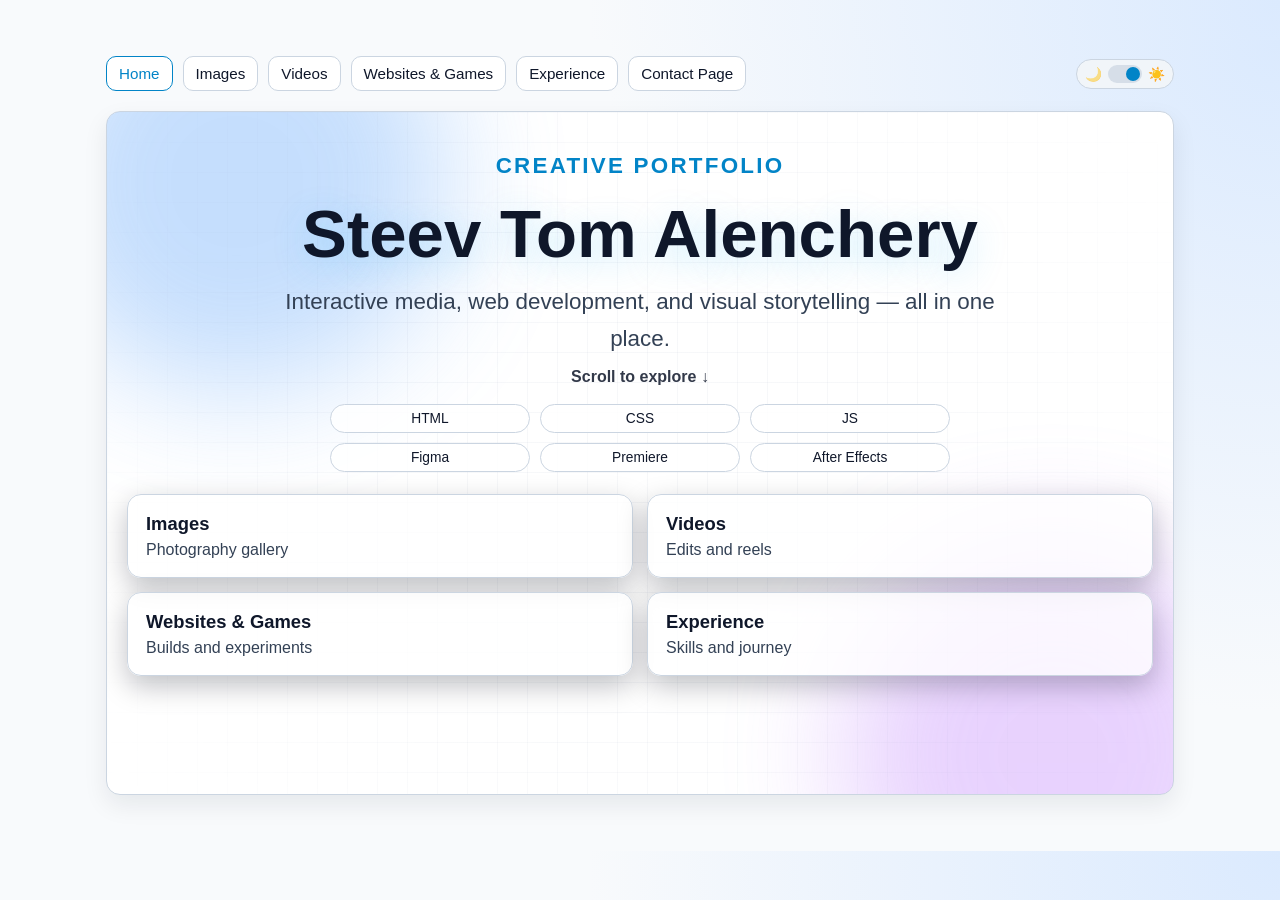
==== commit 5954ad6f: "added theme" ====
--- a/index.html
+++ b/index.html
@@ -1,396 +1,63 @@
-<!DOCTYPE html>
+<!doctype html>
 <html lang="en">
 <head>
-<meta charset="UTF-8" />
-<meta name="viewport" content="width=device-width, initial-scale=1.0" />
-<title>Steev Tom Alenchery | Portfolio</title>
-<style>
-  *, *::before, *::after { margin: 0; padding: 0; box-sizing: border-box; }
-
-  body {
-    overflow: hidden;
-    background: #0a0a1a;
-    font-family: 'Segoe UI', system-ui, -apple-system, sans-serif;
-    cursor: none;
-    user-select: none;
-    -webkit-user-select: none;
-  }
-
-  canvas#game {
-    display: block;
-    width: 100vw;
-    height: 100vh;
-  }
-
-  #hero-overlay {
-    position: fixed;
-    inset: 0;
-    display: flex;
-    flex-direction: column;
-    align-items: center;
-    justify-content: center;
-    pointer-events: none;
-    z-index: 10;
-    transition: opacity 0.6s ease;
-  }
-
-  #hero-overlay h1 {
-    font-size: clamp(2rem, 6vw, 5rem);
-    font-weight: 800;
-    letter-spacing: -0.02em;
-    color: #fff;
-    text-shadow:
-      0 0 30px rgba(220, 38, 38, 0.6),
-      0 0 80px rgba(220, 38, 38, 0.25);
-    line-height: 1.1;
-    text-align: center;
-  }
-
-  #hero-overlay h1 span.accent {
-    color: #ef4444;
-    display: block;
-    font-size: 0.45em;
-    font-weight: 400;
-    letter-spacing: 0.12em;
-    text-transform: uppercase;
-    margin-top: 0.4em;
-    text-shadow: 0 0 20px rgba(220, 38, 38, 0.5);
-  }
-
-  #hero-overlay .cta {
-    margin-top: 2.2rem;
-    font-size: clamp(0.85rem, 1.8vw, 1.1rem);
-    color: rgba(255, 255, 255, 0.6);
-    letter-spacing: 0.08em;
-    text-transform: uppercase;
-  }
-
-  #bottom-bar {
-    position: fixed;
-    bottom: 0;
-    left: 0;
-    right: 0;
-    z-index: 20;
-    display: flex;
-    justify-content: center;
-    gap: 2rem;
-    padding: 1rem 0 1.2rem;
-    background: linear-gradient(transparent, rgba(0,0,0,0.6));
-    pointer-events: auto;
-  }
-
-  #bottom-bar a {
-    color: rgba(255,255,255,0.6);
-    text-decoration: none;
-    font-size: 0.85rem;
-    letter-spacing: 0.06em;
-    text-transform: uppercase;
-    transition: color 0.3s;
-  }
-  #bottom-bar a:hover { color: #ef4444; }
-
-  #hud {
-    position: fixed;
-    top: 1.2rem;
-    right: 1.5rem;
-    z-index: 15;
-    font-size: 0.9rem;
-    color: rgba(255,255,255,0.65);
-    letter-spacing: 0.04em;
-  }
-  #hud .val { color: #ef4444; font-weight: 700; }
-</style>
+  <meta charset="UTF-8" />
+  <meta name="viewport" content="width=device-width, initial-scale=1.0" />
+  <title>Steev Tom Alenchery | Portfolio</title>
+  <link rel="stylesheet" href="styles.css" />
 </head>
 <body>
+  <div class="wrap">
+    <nav class="top-nav">
+      <a href="index.html" aria-current="page">Home</a>
+      <a href="images.html">Images</a>
+      <a href="videos.html">Videos</a>
+      <a href="projects.html">Websites &amp; Games</a>
+      <a href="experience.html">Experience</a>
+      <a href="contact.html">Contact Page</a>
+    </nav>
 
-<canvas id="game"></canvas>
+    <section class="card home-lab" id="home-hero">
+      <div class="home-bg home-bg-a" aria-hidden="true"></div>
+      <div class="home-bg home-bg-b" aria-hidden="true"></div>
+      <div class="home-grid" aria-hidden="true"></div>
 
-<div id="hero-overlay">
-  <h1>
-    Welcome to My Portfolio
-    <span class="accent">Friendly Neighbourhood Developer</span>
-  </h1>
-  <p class="cta">Move your cursor to guide Spider-Man</p>
-</div>
+      <div class="home-hero-copy">
+        <p class="hero-kicker">Creative Portfolio</p>
+        <h1>Steev Tom Alenchery</h1>
+        <p>Interactive media, web development, and visual storytelling — all in one place.</p>
+        <a href="#quick-nav" class="scroll-hint">Scroll to explore ↓</a>
+      </div>
 
-<div id="hud">
-  Distance <span class="val" id="score">0</span> m
-</div>
+      <div class="home-orbit" aria-hidden="true">
+        <span>HTML</span>
+        <span>CSS</span>
+        <span>JS</span>
+        <span>Figma</span>
+        <span>Premiere</span>
+        <span>After Effects</span>
+      </div>
 
-<div id="bottom-bar">
-  <a href="images.html">Images</a>
-  <a href="videos.html">Videos</a>
-  <a href="projects.html">Websites & Games</a>
-  <a href="experience.html">Experience</a>
-  <a href="contact.html">Contact</a>
-</div>
-
-<script>
-(function () {
-  'use strict';
-
-  const canvas = document.getElementById('game');
-  const ctx = canvas.getContext('2d');
-
-  let W, H;
-  function resize() {
-    W = canvas.width = window.innerWidth;
-    H = canvas.height = window.innerHeight;
-  }
-  window.addEventListener('resize', resize);
-  resize();
-
-  const PAL = {
-    sky1: '#0a0a2e',
-    sky2: '#1a1045',
-    sky3: '#2d1b69',
-    star: '#ffffff',
-    bldgFar:  '#0d0d22',
-    bldgMid:  '#111133',
-    bldgNear: '#181840',
-    windowLit: '#fbbf24',
-    windowDim: '#1e1e50',
-    spideyBody: '#dc2626',
-    spideyBlue: '#1e3a8a',
-    spideyEye:  '#fafafa'
-  };
-
-  const mouse = { x: W / 2, y: H / 2 };
-  let distance = 0;
-  const BASE_SCROLL = 1.8;
-  let scrollSpeed = BASE_SCROLL;
-  let time = 0;
-
-  const spidey = {
-    x: W * 0.25,
-    y: H * 0.45,
-    angle: 0,
-    trail: []
-  };
-
-  canvas.addEventListener('mousemove', e => {
-    mouse.x = e.clientX;
-    mouse.y = e.clientY;
-  });
-
-  canvas.addEventListener('touchmove', e => {
-    e.preventDefault();
-    mouse.x = e.touches[0].clientX;
-    mouse.y = e.touches[0].clientY;
-  }, { passive: false });
-
-  const stars = Array.from({ length: 160 }, () => ({
-    x: Math.random() * W * 2,
-    y: Math.random() * H * 0.5,
-    r: Math.random() * 1.4 + 0.3,
-    tw: Math.random() * Math.PI * 2
-  }));
-
-  function makeBuildings(count, minH, maxH, minW, maxW, color, winColor) {
-    const arr = [];
-    let cx = -maxW;
-    for (let i = 0; i < count; i++) {
-      const w = minW + Math.random() * (maxW - minW);
-      const h = minH + Math.random() * (maxH - minH);
-      const windows = [];
-      const cols = Math.floor(w / 18);
-      const rows = Math.floor(h / 22);
-
-      for (let r = 1; r < rows; r++) {
-        for (let c = 0; c < cols; c++) {
-          if (Math.random() > 0.35) {
-            windows.push({
-              rx: (c + 0.5) / cols,
-              ry: r / rows,
-              lit: Math.random() > 0.55,
-              flicker: Math.random()
-            });
-          }
-        }
-      }
-      arr.push({ x: cx, w, h, color, winColor, windows });
-      cx += w + 4 + Math.random() * 20;
-    }
-    return arr;
-  }
-
-  let bldgFar  = makeBuildings(50, H * 0.25, H * 0.55, 50, 110, PAL.bldgFar,  PAL.windowDim);
-  let bldgMid  = makeBuildings(40, H * 0.30, H * 0.65, 55, 130, PAL.bldgMid,  PAL.windowLit);
-  let bldgNear = makeBuildings(30, H * 0.35, H * 0.78, 70, 160, PAL.bldgNear, PAL.windowLit);
-
-  function scrollBuildings(arr, speed) {
-    let maxX = -Infinity;
-    arr.forEach(b => { if (b.x + b.w > maxX) maxX = b.x + b.w; });
-    arr.forEach(b => {
-      b.x -= speed;
-      if (b.x + b.w < -200) {
-        b.x = maxX + 4 + Math.random() * 30;
-        maxX = b.x + b.w;
-      }
-    });
-  }
-
-  function drawSky() {
-    const g = ctx.createLinearGradient(0, 0, 0, H);
-    g.addColorStop(0, PAL.sky1);
-    g.addColorStop(0.5, PAL.sky2);
-    g.addColorStop(1, PAL.sky3);
-    ctx.fillStyle = g;
-    ctx.fillRect(0, 0, W, H);
-  }
-
-  function drawStars() {
-    stars.forEach(s => {
-      s.x -= scrollSpeed * 0.15;
-      if (s.x < -5) s.x += W + 10;
-      s.tw += 0.02;
-      const alpha = 0.4 + 0.6 * Math.abs(Math.sin(s.tw));
-      ctx.globalAlpha = alpha;
-      ctx.fillStyle = PAL.star;
-      ctx.beginPath();
-      ctx.arc(s.x, s.y, s.r, 0, Math.PI * 2);
-      ctx.fill();
-    });
-    ctx.globalAlpha = 1;
-  }
-
-  function drawMoon() {
-    const mx = W * 0.82, my = H * 0.1, mr = 45;
-    ctx.save();
-    ctx.shadowColor = 'rgba(255,255,200,0.4)';
-    ctx.shadowBlur = 60;
-    const mg = ctx.createRadialGradient(mx - 8, my - 8, mr * 0.1, mx, my, mr);
-    mg.addColorStop(0, '#fffde7');
-    mg.addColorStop(1, '#fdd835');
-    ctx.fillStyle = mg;
-    ctx.beginPath();
-    ctx.arc(mx, my, mr, 0, Math.PI * 2);
-    ctx.fill();
-    ctx.restore();
-  }
-
-  function drawBuildingLayer(arr) {
-    arr.forEach(b => {
-      if (b.x > W + 10 || b.x + b.w < -10) return;
-      const by = H - b.h;
-      ctx.fillStyle = b.color;
-      ctx.fillRect(b.x, by, b.w, b.h);
-
-      b.windows.forEach(w => {
-        const wx = b.x + w.rx * b.w;
-        const wy = by + w.ry * b.h;
-        const flickerNow = w.lit && (Math.sin(time * 0.5 + w.flicker * 100) > -0.1);
-        ctx.fillStyle = flickerNow ? b.winColor : PAL.windowDim;
-        ctx.globalAlpha = flickerNow ? 0.85 : 0.25;
-        ctx.fillRect(wx - 4, wy - 5, 8, 10);
-      });
-      ctx.globalAlpha = 1;
-    });
-  }
-
-  function drawSpideyBody() {
-    ctx.fillStyle = PAL.spideyBody;
-    ctx.beginPath();
-    ctx.ellipse(0, 4, 11, 16, 0, 0, Math.PI * 2);
-    ctx.fill();
-
-    ctx.fillStyle = PAL.spideyBlue;
-    ctx.beginPath();
-    ctx.ellipse(-8, 6, 5, 13, -0.2, 0, Math.PI * 2);
-    ctx.fill();
-    ctx.beginPath();
-    ctx.ellipse(8, 6, 5, 13, 0.2, 0, Math.PI * 2);
-    ctx.fill();
-
-    ctx.fillStyle = PAL.spideyBody;
-    ctx.beginPath();
-    ctx.arc(0, -14, 11, 0, Math.PI * 2);
-    ctx.fill();
-
-    ctx.fillStyle = PAL.spideyEye;
-    ctx.beginPath(); ctx.ellipse(-5, -16, 5, 4.5, -0.25, 0, Math.PI * 2); ctx.fill();
-    ctx.beginPath(); ctx.ellipse(5, -16, 5, 4.5, 0.25, 0, Math.PI * 2); ctx.fill();
-
-    ctx.strokeStyle = PAL.spideyBlue;
-    ctx.lineWidth = 3.5;
-    const legSwing = Math.sin(time * 8) * 0.35;
-    ctx.beginPath(); ctx.moveTo(-4, 18); ctx.quadraticCurveTo(-10, 30 + legSwing * 5, -6, 38 + legSwing * 8); ctx.stroke();
-    ctx.beginPath(); ctx.moveTo(4, 18);  ctx.quadraticCurveTo(10, 30 - legSwing * 5, 6, 38 - legSwing * 8);  ctx.stroke();
-
-    ctx.strokeStyle = PAL.spideyBody;
-    ctx.lineWidth = 3;
-    const armSwing = Math.sin(time * 6) * 0.4;
-    ctx.beginPath(); ctx.moveTo(-10, 0); ctx.quadraticCurveTo(-22 - armSwing * 4, -6, -20, -16 + armSwing * 6); ctx.stroke();
-    ctx.beginPath(); ctx.moveTo(10, 0);  ctx.quadraticCurveTo(22 + armSwing * 4, -6, 20, -16 - armSwing * 6);  ctx.stroke();
-  }
-
-  function drawSpidey() {
-    spidey.trail.push({ x: spidey.x, y: spidey.y, angle: spidey.angle, alpha: 0.35 });
-    if (spidey.trail.length > 8) spidey.trail.shift();
-
-    spidey.trail.forEach((t, i) => {
-      const a = t.alpha * (i / spidey.trail.length) * 0.45;
-      if (a < 0.02) return;
-      ctx.save();
-      ctx.globalAlpha = a;
-      ctx.translate(t.x, t.y);
-      ctx.rotate(t.angle);
-      drawSpideyBody();
-      ctx.restore();
-    });
-
-    ctx.save();
-    ctx.translate(spidey.x, spidey.y);
-    ctx.rotate(spidey.angle);
-    drawSpideyBody();
-    ctx.restore();
-  }
-
-  function update(dt) {
-    time += dt;
-
-    scrollBuildings(bldgFar,  scrollSpeed * 0.3);
-    scrollBuildings(bldgMid,  scrollSpeed * 0.65);
-    scrollBuildings(bldgNear, scrollSpeed * 1.0);
-
-    distance += scrollSpeed * 0.12;
-    document.getElementById('score').textContent = Math.floor(distance);
-
-    // Follow cursor smoothly
-    const ease = 0.08;
-    spidey.x += (mouse.x - spidey.x) * ease;
-    spidey.y += (mouse.y - spidey.y) * ease;
-
-    // Subtle facing/tilt
-    const dx = mouse.x - spidey.x;
-    const dy = mouse.y - spidey.y;
-    const targetAngle = Math.atan2(dx, -Math.abs(dy) - 0.1) * 0.28;
-    spidey.angle += (targetAngle - spidey.angle) * 0.1;
-  }
-
-  let lastTime = performance.now();
-  function frame(now) {
-    const dt = Math.min((now - lastTime) / 1000, 0.05);
-    lastTime = now;
-
-    update(dt);
-    ctx.clearRect(0, 0, W, H);
-
-    drawSky();
-    drawMoon();
-    drawStars();
-    drawBuildingLayer(bldgFar);
-    drawBuildingLayer(bldgMid);
-    drawSpidey();
-    drawBuildingLayer(bldgNear);
-
-    requestAnimationFrame(frame);
-  }
-
-  requestAnimationFrame(frame);
-})();
-</script>
-
+      <div class="quick-nav" id="quick-nav">
+        <a class="nav-tile" href="images.html" data-tilt>
+          <strong>Images</strong>
+          <span>Photography gallery</span>
+        </a>
+        <a class="nav-tile" href="videos.html" data-tilt>
+          <strong>Videos</strong>
+          <span>Edits and reels</span>
+        </a>
+        <a class="nav-tile" href="projects.html" data-tilt>
+          <strong>Websites &amp; Games</strong>
+          <span>Builds and experiments</span>
+        </a>
+        <a class="nav-tile" href="experience.html" data-tilt>
+          <strong>Experience</strong>
+          <span>Skills and journey</span>
+        </a>
+      </div>
+    </section>
+  </div>
   <script src="script.js"></script>
 </body>
 </html>
--- a/styles.css
+++ b/styles.css
@@ -0,0 +1,1076 @@
+:root {
+  --bg: #0b1220;
+  --surface: #111827;
+  --surface-2: #1f2937;
+  --text: #e5e7eb;
+  --muted: #cbd5e1;
+  --line: #334155;
+  --accent-blue: #38bdf8;
+  --accent-green: #22c55e;
+  --radius: 14px;
+  --shadow: 0 10px 24px rgba(0, 0, 0, 0.35);
+  --bg-gradient: radial-gradient(circle at top right, #10203a, #0b1220 45%);
+  --btn-blue-text: #0f172a;
+  --btn-green-text: #052e16;
+  --toast-bg: rgba(15, 23, 42, 0.95);
+  --overlay-bg: rgba(2, 6, 23, 0.9);
+  --footer-note: #94a3b8;
+}
+
+[data-theme="light"] {
+  --bg: #f8fafc;
+  --surface: #ffffff;
+  --surface-2: #f1f5f9;
+  --text: #0f172a;
+  --muted: #334155;
+  --line: #cbd5e1;
+  --accent-blue: #0284c7;
+  --accent-green: #16a34a;
+  --shadow: 0 10px 24px rgba(15, 23, 42, 0.08);
+  --bg-gradient: radial-gradient(circle at top right, #dbeafe, #f8fafc 45%);
+  --btn-blue-text: #ffffff;
+  --btn-green-text: #ffffff;
+  --toast-bg: rgba(248, 250, 252, 0.96);
+  --overlay-bg: rgba(15, 23, 42, 0.6);
+  --footer-note: #475569;
+}
+
+* { box-sizing: border-box; }
+
+html, body {
+  margin: 0;
+  padding: 0;
+  background: var(--bg-gradient);
+  color: var(--text);
+  font-family: Inter, "Segoe UI", Arial, sans-serif;
+  scroll-behavior: smooth;
+}
+
+.wrap {
+  max-width: 1100px;
+  margin: 40px auto;
+  padding: 16px;
+}
+
+h1, h2, h3 {
+  margin: 0 0 12px;
+  color: var(--text);
+}
+
+p, li {
+  color: var(--muted);
+  line-height: 1.65;
+}
+
+a {
+  color: var(--accent-blue);
+  text-decoration: none;
+}
+
+a:hover { color: var(--accent-green); }
+
+.card, .block {
+  background: var(--surface);
+  border: 1px solid var(--line);
+  border-radius: var(--radius);
+  padding: 20px;
+  margin-top: 18px;
+  box-shadow: var(--shadow);
+}
+
+.top-nav {
+  display: flex;
+  flex-wrap: wrap;
+  align-items: center;
+  gap: 10px;
+  margin-bottom: 20px;
+}
+
+.top-nav > a,
+.dropbtn {
+  padding: 8px 12px;
+  border-radius: 10px;
+  background: var(--surface);
+  border: 1px solid var(--line);
+  color: var(--text);
+  cursor: pointer;
+  font-size: 0.95rem;
+}
+
+.top-nav > a:hover,
+.dropbtn:hover,
+.top-nav > a[aria-current="page"] {
+  border-color: var(--accent-blue);
+  color: var(--accent-blue);
+}
+
+.theme-toggle {
+  padding: 8px 12px;
+  border-radius: 10px;
+  background: var(--surface);
+  border: 1px solid var(--line);
+  color: var(--text);
+  cursor: pointer;
+  font-size: 0.95rem;
+}
+
+.theme-toggle:hover {
+  border-color: var(--accent-blue);
+  color: var(--accent-blue);
+}
+
+/* Dropdown */
+.dropdown {
+  position: relative;
+}
+.dropdown-menu {
+  position: absolute;
+  top: calc(100% + 6px);
+  left: 0;
+  min-width: 170px;
+  background: var(--surface);
+  border: 1px solid var(--line);
+  border-radius: 10px;
+  box-shadow: var(--shadow);
+  padding: 8px;
+  display: none;
+  z-index: 50;
+}
+.dropdown-menu a {
+  display: block;
+  padding: 8px 10px;
+  border-radius: 8px;
+  color: var(--text);
+}
+.dropdown-menu a:hover {
+  background: var(--surface-2);
+  color: var(--accent-blue);
+}
+.dropdown.open .dropdown-menu {
+  display: block;
+}
+
+.hero {
+  display: grid;
+  gap: 22px;
+}
+
+.hero .eyebrow {
+  margin: 0 0 10px;
+  letter-spacing: 0.12em;
+  text-transform: uppercase;
+  color: var(--accent-blue);
+  font-size: 0.78rem;
+  font-weight: 600;
+}
+
+.hero h1 {
+  font-size: clamp(1.8rem, 2.8vw, 2.6rem);
+}
+
+.hero-grid {
+  display: grid;
+  grid-template-columns: 1.4fr 1fr;
+  gap: 16px;
+}
+
+.quick-info {
+  background: var(--surface-2);
+  border: 1px solid var(--line);
+  border-radius: 12px;
+  padding: 16px;
+}
+
+.quick-info h3 {
+  margin-bottom: 8px;
+}
+
+.quick-info ul {
+  margin: 0;
+  padding-left: 18px;
+}
+
+.hero-actions {
+  display: flex;
+  gap: 10px;
+  flex-wrap: wrap;
+  margin-top: 14px;
+}
+
+.btn {
+  display: inline-block;
+  padding: 10px 14px;
+  border-radius: 10px;
+  font-weight: 600;
+  border: 1px solid transparent;
+  text-decoration: none;
+}
+
+.btn-blue {
+  background: var(--accent-blue);
+  color: var(--btn-blue-text);
+}
+
+.btn-green {
+  background: var(--accent-green);
+  color: var(--btn-green-text);
+}
+
+.btn-outline {
+  color: var(--text);
+  border-color: var(--line);
+}
+
+.btn-outline:hover {
+  border-color: var(--accent-blue);
+}
+
+/* Email button */
+.email-btn {
+  display: inline-block;
+  margin-top: 8px;
+  padding: 10px 14px;
+  border-radius: 10px;
+  background: var(--surface-2);
+  border: 1px solid var(--line);
+  color: var(--text);
+}
+.email-btn:hover {
+  border-color: var(--accent-green);
+}
+
+.media-grid {
+  display: grid;
+  grid-template-columns: repeat(auto-fit, minmax(240px, 1fr));
+  gap: 16px;
+  margin-top: 14px;
+}
+
+.media-card {
+  position: relative;
+  background: var(--surface-2);
+  border: 1px solid var(--line);
+  border-radius: 12px;
+  overflow: hidden;
+  box-shadow: 0 8px 18px rgba(0, 0, 0, 0.2);
+  transition: transform 260ms ease, box-shadow 260ms ease, border-color 260ms ease;
+}
+
+.media-card img,
+.media-card video {
+  width: 100%;
+  height: 220px;
+  object-fit: cover;
+  display: block;
+  transition: transform 420ms ease, filter 320ms ease;
+}
+
+.media-caption {
+  padding: 12px 14px;
+  color: var(--muted);
+  font-size: 0.95rem;
+}
+
+.media-card::after {
+  content: "";
+  position: absolute;
+  inset: 0;
+  background: linear-gradient(to top, rgba(0, 0, 0, 0.35), rgba(0, 0, 0, 0.05));
+  opacity: 0;
+  transition: opacity 260ms ease;
+  pointer-events: none;
+}
+
+.media-card:hover {
+  transform: translateY(-6px);
+  box-shadow: 0 18px 36px rgba(0, 0, 0, 0.35);
+  border-color: #4f7aa5;
+}
+
+.media-card:hover::after { opacity: 1; }
+.media-card:hover img { transform: scale(1.06); }
+.media-card:hover video { transform: scale(1.03); }
+
+.coming-soon {
+  margin-top: 12px;
+  padding: 18px;
+  border: 1px dashed var(--line);
+  border-radius: 10px;
+  background: var(--surface-2);
+}
+
+.toast {
+  position: fixed;
+  bottom: 20px;
+  right: 20px;
+  background: var(--toast-bg);
+  color: var(--text);
+  border: 1px solid var(--line);
+  padding: 10px 14px;
+  border-radius: 10px;
+  font-size: 0.9rem;
+  box-shadow: 0 8px 24px rgba(0, 0, 0, 0.35);
+  z-index: 9999;
+  opacity: 0;
+  transform: translateY(8px);
+  transition: opacity 220ms ease, transform 220ms ease;
+}
+
+.toast.show {
+  opacity: 1;
+  transform: translateY(0);
+}
+
+.lightbox {
+  position: fixed;
+  inset: 0;
+  background: var(--overlay-bg);
+  display: none;
+  align-items: center;
+  justify-content: center;
+  padding: 24px;
+  z-index: 10000;
+}
+
+.lightbox.open { display: flex; }
+
+.lightbox img {
+  max-width: min(1100px, 95vw);
+  max-height: 90vh;
+  border-radius: 12px;
+  border: 1px solid var(--line);
+  box-shadow: 0 20px 60px rgba(0, 0, 0, 0.55);
+}
+
+.lightbox-close {
+  position: absolute;
+  top: 16px;
+  right: 20px;
+  background: var(--surface);
+  color: var(--text);
+  border: 1px solid var(--line);
+  border-radius: 10px;
+  padding: 8px 12px;
+  cursor: pointer;
+}
+
+#photo-grid .media-card img { cursor: zoom-in; }
+
+/* 1) Visible keyboard focus */
+a:focus-visible,
+button:focus-visible,
+.lightbox-close:focus-visible {
+  outline: 3px solid var(--accent-blue);
+  outline-offset: 2px;
+  border-radius: 8px;
+}
+
+.footer-note {
+  text-align: center;
+  margin: 24px 0 10px;
+  color: var(--footer-note);
+  font-size: 0.9rem;
+}
+
+/* Experience page */
+.skills-hero {
+  padding: clamp(22px, 3.5vw, 34px);
+}
+
+.skills-kicker {
+  margin: 0 0 8px;
+  text-transform: uppercase;
+  letter-spacing: 0.08em;
+  font-weight: 700;
+  color: var(--accent-blue);
+  font-size: 0.85rem;
+}
+
+.skills-title {
+  margin: 0 0 12px;
+  font-size: clamp(1.55rem, 4vw, 3rem);
+  line-height: 1.15;
+  color: var(--text);
+  max-width: 22ch;
+}
+
+.skills-lead {
+  margin: 0;
+  max-width: 72ch;
+}
+
+.skills-pills {
+  margin-top: 20px;
+  display: flex;
+  flex-wrap: wrap;
+  gap: 10px;
+}
+
+.skill-pill {
+  display: inline-flex;
+  align-items: center;
+  justify-content: center;
+  min-height: 42px;
+  padding: 10px 14px;
+  border-radius: 10px;
+  background: var(--surface-2);
+  border: 1px solid var(--line);
+  color: var(--text);
+  font-weight: 700;
+  font-size: 0.95rem;
+  letter-spacing: 0.01em;
+  transition: transform 180ms ease, border-color 180ms ease, box-shadow 180ms ease;
+}
+
+.skill-pill:hover {
+  transform: translateY(-2px);
+  border-color: var(--accent-blue);
+  box-shadow: 0 6px 16px rgba(56, 189, 248, 0.2);
+}
+
+.page-switch {
+  margin-top: 16px;
+  display: flex;
+  justify-content: space-between;
+  align-items: center;
+}
+
+.page-switch a {
+  display: inline-flex;
+  align-items: center;
+  gap: 6px;
+  padding: 8px 12px;
+  border: 1px solid var(--line);
+  border-radius: 10px;
+  color: var(--text);
+  background: var(--surface);
+}
+
+.page-switch a:hover {
+  border-color: var(--accent-blue);
+}
+
+@media (max-width: 760px) {
+  .hero-grid {
+    grid-template-columns: 1fr;
+  }
+
+  .wrap { padding: 12px; }
+
+  .media-card:hover {
+    transform: none;
+  }
+
+  .media-card:hover img,
+  .media-card:hover video {
+    transform: none;
+  }
+
+  .page-switch {
+    flex-direction: column;
+    align-items: stretch;
+    gap: 8px;
+  }
+
+  .page-switch a {
+    justify-content: center;
+  }
+}
+
+@media (prefers-reduced-motion: reduce) {
+  * {
+    animation: none !important;
+    transition: none !important;
+    scroll-behavior: auto !important;
+  }
+}
+
+/* Homepage skyline */
+.skyline-hero {
+  position: relative;
+  overflow: hidden;
+  min-height: 78vh;
+  display: grid;
+  align-content: start;
+  gap: 14px;
+  isolation: isolate;
+}
+
+.sky-glow {
+  transition: transform 280ms ease;
+  position: absolute;
+  inset: 0;
+  background:
+    radial-gradient(circle at 18% 20%, rgba(188, 112, 255, 0.2), transparent 42%),
+    radial-gradient(circle at 74% 12%, rgba(56, 189, 248, 0.18), transparent 34%),
+    linear-gradient(to bottom, rgba(17, 24, 39, 0.15), rgba(2, 6, 23, 0.45));
+  z-index: -3;
+}
+
+.moon {
+  position: absolute;
+  left: 5%;
+  top: 9%;
+  width: 62px;
+  height: 62px;
+  border-radius: 50%;
+  background: radial-gradient(circle at 30% 30%, #fff3c2, #ffe29f 70%);
+  box-shadow: 0 0 30px rgba(255, 226, 159, 0.5);
+  z-index: -1;
+}
+
+.moon::after {
+  content: "";
+  position: absolute;
+  inset: 0;
+  transform: translateX(14px);
+  border-radius: 50%;
+  background: var(--surface);
+}
+
+.hero-copy {
+  text-align: center;
+  margin-top: 24px;
+}
+
+.hero-kicker {
+  margin: 0;
+  text-transform: uppercase;
+  letter-spacing: 0.1em;
+  color: var(--accent-blue);
+  font-size: 0.76rem;
+  font-weight: 700;
+}
+
+.hero-copy h1 {
+  font-size: clamp(1.8rem, 5vw, 4rem);
+  margin: 8px 0;
+  text-shadow: 0 0 22px rgba(125, 237, 255, 0.3);
+}
+
+.hero-tagline {
+  margin: 0;
+  color: var(--text);
+  opacity: 0.9;
+}
+
+.swing-layer {
+  position: absolute;
+  top: 14%;
+  right: 8%;
+  width: 170px;
+  height: 150px;
+  transform-origin: top right;
+  animation: swing 8.2s ease-in-out infinite;
+}
+
+.web-line {
+  position: absolute;
+  top: -90px;
+  right: 14px;
+  width: 2px;
+  height: 170px;
+  background: linear-gradient(to bottom, rgba(226, 232, 240, 0.5), rgba(226, 232, 240, 0.9));
+}
+
+.swinger {
+  position: absolute;
+  right: 0;
+  top: 58px;
+  width: 30px;
+  height: 30px;
+  border-radius: 12px;
+  background: rgba(2, 6, 23, 0.92);
+  box-shadow: 14px 12px 0 -6px rgba(2, 6, 23, 0.92), -14px 14px 0 -6px rgba(2, 6, 23, 0.92);
+  transform: rotate(-28deg);
+}
+
+.skyline {
+  transition: transform 280ms ease;
+  position: absolute;
+  left: 0;
+  right: 0;
+  bottom: 130px;
+  height: 230px;
+  display: flex;
+  align-items: end;
+  justify-content: space-evenly;
+  gap: 8px;
+  pointer-events: none;
+}
+
+.building {
+  width: clamp(50px, 8vw, 92px);
+  background: linear-gradient(to top, #111827, #1f2b49);
+  border: 1px solid rgba(255, 255, 255, 0.06);
+  border-bottom: none;
+  border-radius: 10px 10px 0 0;
+  box-shadow: inset 0 0 0 1px rgba(56, 189, 248, 0.05);
+  position: relative;
+}
+
+.building::after {
+  content: "";
+  position: absolute;
+  inset: 8px;
+  background-image: radial-gradient(circle, rgba(255, 184, 77, 0.8) 1px, transparent 1.5px);
+  background-size: 10px 14px;
+  opacity: 0.45;
+  animation: flicker 5.5s steps(2, end) infinite;
+}
+
+.b1 { height: 120px; }
+.b2 { height: 180px; }
+.b3 { height: 140px; }
+.b4 { height: 200px; }
+.b5 { height: 156px; }
+.b6 { height: 172px; }
+
+.city-nav {
+  margin-top: auto;
+  display: grid;
+  grid-template-columns: repeat(3, minmax(0, 1fr));
+  gap: 12px;
+  z-index: 2;
+}
+
+.city-card {
+  border: 1px solid var(--line);
+  border-radius: 12px;
+  padding: 14px;
+  background: color-mix(in oklab, var(--surface) 80%, transparent);
+  backdrop-filter: blur(3px);
+  text-align: center;
+  color: var(--text);
+  transition: transform 220ms ease, border-color 220ms ease, box-shadow 220ms ease;
+}
+
+.city-card:hover {
+  transform: translateY(-4px);
+  border-color: var(--accent-blue);
+  box-shadow: 0 10px 30px rgba(56, 189, 248, 0.2);
+}
+
+.city-title {
+  display: block;
+  font-weight: 800;
+  letter-spacing: 0.02em;
+}
+
+.city-sub {
+  display: block;
+  margin-top: 4px;
+  color: var(--muted);
+  font-size: 0.9rem;
+}
+
+.photo .city-title { color: #f59e0b; }
+.dev .city-title { color: #7dd3fc; }
+.video .city-title { color: #c084fc; }
+
+.street-lights {
+  position: absolute;
+  left: 0;
+  right: 0;
+  bottom: 104px;
+  display: flex;
+  justify-content: space-around;
+  pointer-events: none;
+}
+
+.street-lights span {
+  width: 7px;
+  height: 7px;
+  border-radius: 50%;
+  background: #ffbc6a;
+  box-shadow: 0 0 12px rgba(255, 188, 106, 0.8), 0 0 26px rgba(255, 188, 106, 0.5);
+}
+
+.cars {
+  position: absolute;
+  left: 0;
+  right: 0;
+  bottom: 74px;
+  height: 30px;
+  pointer-events: none;
+}
+
+.car {
+  position: absolute;
+  width: 44px;
+  height: 14px;
+  border-radius: 8px;
+  background: #1e293b;
+  box-shadow: 0 -2px 0 rgba(248, 113, 113, 0.9) inset;
+}
+
+.car::after {
+  content: "";
+  position: absolute;
+  right: -4px;
+  top: 5px;
+  width: 6px;
+  height: 4px;
+  background: #fb7185;
+  border-radius: 3px;
+}
+
+.car-a { animation: drive-right 14s linear infinite; }
+.car-b { animation: drive-left 19s linear infinite; top: 14px; }
+.car-c { animation: drive-right 24s linear infinite; top: 8px; }
+
+.scroll-hint {
+  display: inline-flex;
+  justify-self: center;
+  margin-top: 10px;
+  color: var(--text);
+  opacity: 0.85;
+  font-weight: 700;
+}
+
+@keyframes swing {
+  0%, 100% { transform: rotate(-14deg); }
+  50% { transform: rotate(9deg); }
+}
+
+@keyframes flicker {
+  0%, 100% { opacity: 0.35; }
+  50% { opacity: 0.65; }
+}
+
+@keyframes drive-right {
+  0% { transform: translateX(-80px); }
+  100% { transform: translateX(calc(100vw + 80px)); }
+}
+
+@keyframes drive-left {
+  0% { transform: translateX(calc(100vw + 80px)); }
+  100% { transform: translateX(-120px); }
+}
+
+@media (max-width: 900px) {
+  .skyline-hero { min-height: 82vh; }
+  .city-nav { grid-template-columns: 1fr; }
+  .swing-layer { right: 2%; top: 18%; transform: scale(0.84); }
+}
+
+/* Homepage image-based hero */
+:root {
+  --home-hero-image: url("assets/images/homepage.png");
+}
+
+[data-theme="light"] {
+  --home-hero-image: url("assets/images/homepage.png");
+}
+
+.skyline-image-hero {
+  min-height: min(78vh, 860px);
+  background-image:
+    linear-gradient(to bottom, rgba(6, 14, 34, 0.2), rgba(6, 14, 34, 0.45)),
+    var(--home-hero-image);
+  background-size: cover;
+  background-position: center;
+  background-repeat: no-repeat;
+  border-color: color-mix(in oklab, var(--line) 70%, #6cbfff 30%);
+}
+
+.hero-image-overlay {
+  position: relative;
+  min-height: min(74vh, 800px);
+  display: flex;
+  flex-direction: column;
+}
+
+.skyline-image-hero .hero-copy {
+  margin-top: clamp(28px, 4vw, 54px);
+}
+
+.building-link {
+  position: absolute;
+  bottom: 25%;
+  width: 23%;
+  text-align: center;
+  text-transform: uppercase;
+  letter-spacing: 0.04em;
+  font-weight: 800;
+  padding: 8px 10px;
+  border-radius: 8px;
+  border: 1px solid rgba(255, 255, 255, 0.2);
+  background: rgba(2, 6, 23, 0.35);
+  backdrop-filter: blur(2px);
+}
+
+.building-link:hover {
+  transform: translateY(-2px);
+  border-color: var(--accent-blue);
+}
+
+.photography-link {
+  left: 8.5%;
+  color: #fbbf24;
+}
+
+.dev-link {
+  left: 38.4%;
+  color: #67e8f9;
+}
+
+.video-link {
+  right: 8.2%;
+  color: #d8b4fe;
+}
+
+.skyline-image-hero .scroll-hint {
+  margin-top: auto;
+  margin-bottom: 3%;
+}
+
+@media (max-width: 900px) {
+  .skyline-image-hero {
+    min-height: 62vh;
+    background-position: 57% center;
+  }
+
+  .building-link {
+    width: 28%;
+    font-size: 0.8rem;
+    bottom: 21%;
+  }
+
+  .photography-link { left: 4%; }
+  .dev-link { left: 36%; }
+  .video-link { right: 4%; }
+}
+
+/* Fresh interactive homepage */
+.home-lab {
+  position: relative;
+  overflow: hidden;
+  min-height: 76vh;
+  isolation: isolate;
+}
+
+.home-bg {
+  position: absolute;
+  width: 420px;
+  height: 420px;
+  filter: blur(60px);
+  opacity: 0.36;
+  border-radius: 999px;
+  transition: transform 280ms ease;
+}
+
+.home-bg-a {
+  background: #60a5fa;
+  left: -80px;
+  top: -140px;
+}
+
+.home-bg-b {
+  background: #c084fc;
+  right: -90px;
+  bottom: -170px;
+}
+
+.home-grid {
+  position: absolute;
+  inset: 0;
+  background-image:
+    linear-gradient(rgba(148, 163, 184, 0.08) 1px, transparent 1px),
+    linear-gradient(90deg, rgba(148, 163, 184, 0.08) 1px, transparent 1px);
+  background-size: 30px 30px;
+  mask-image: radial-gradient(circle at center, black 38%, transparent 100%);
+  pointer-events: none;
+}
+
+.home-hero-copy {
+  position: relative;
+  z-index: 2;
+  text-align: center;
+  max-width: 760px;
+  margin: 16px auto 0;
+}
+
+.home-hero-copy h1 {
+  margin-top: 10px;
+  font-size: clamp(2rem, 6vw, 4.2rem);
+  text-shadow: 0 8px 34px rgba(56, 189, 248, 0.25);
+}
+
+.home-hero-copy p {
+  margin: 0;
+  font-size: clamp(1rem, 2.5vw, 1.4rem);
+}
+
+.home-orbit {
+  position: relative;
+  z-index: 2;
+  display: grid;
+  grid-template-columns: repeat(3, minmax(0, 1fr));
+  gap: 10px;
+  max-width: 620px;
+  margin: 18px auto 16px;
+}
+
+.home-orbit span {
+  border: 1px solid var(--line);
+  border-radius: 999px;
+  padding: 6px 10px;
+  text-align: center;
+  font-size: 0.86rem;
+  background: color-mix(in oklab, var(--surface) 82%, transparent);
+  color: var(--text);
+  animation: floatTag 5s ease-in-out infinite;
+}
+
+.home-orbit span:nth-child(2n) { animation-delay: 0.8s; }
+.home-orbit span:nth-child(3n) { animation-delay: 1.6s; }
+
+.quick-nav {
+  position: relative;
+  z-index: 3;
+  margin-top: 22px;
+  display: grid;
+  grid-template-columns: repeat(2, minmax(0, 1fr));
+  gap: 14px;
+}
+
+.nav-tile {
+  padding: 18px;
+  border-radius: 14px;
+  border: 1px solid var(--line);
+  background: color-mix(in oklab, var(--surface) 78%, transparent);
+  box-shadow: 0 10px 28px rgba(2, 6, 23, 0.25);
+  transition: transform 220ms ease, border-color 220ms ease, box-shadow 220ms ease;
+  transform-style: preserve-3d;
+}
+
+.nav-tile strong {
+  display: block;
+  font-size: 1.15rem;
+  color: var(--text);
+}
+
+.nav-tile span {
+  display: block;
+  margin-top: 6px;
+  color: var(--muted);
+}
+
+.nav-tile:hover {
+  border-color: var(--accent-blue);
+  box-shadow: 0 16px 34px rgba(56, 189, 248, 0.18);
+}
+
+@keyframes floatTag {
+  0%, 100% { transform: translateY(0); }
+  50% { transform: translateY(-5px); }
+}
+
+@media (max-width: 820px) {
+  .quick-nav {
+    grid-template-columns: 1fr;
+  }
+
+  .home-orbit {
+    grid-template-columns: repeat(2, minmax(0, 1fr));
+  }
+}
+[data-theme="light"] {
+  --bg: #f8fafc;
+  --bg-gradient: radial-gradient(circle at top right, #dbeafe, #f8fafc 45%);
+  --surface: #ffffff;
+  --surface-2: #f1f5f9;
+  --text: #0f172a;
+  --muted: #334155;
+  --line: #cbd5e1;
+  --accent-blue: #0284c7;
+  --accent-green: #16a34a;
+  --shadow: 0 10px 24px rgba(15, 23, 42, 0.08);
+}
+.theme-toggle {
+  margin-left: auto;
+  display: inline-flex;
+  align-items: center;
+  gap: 6px;
+  border-radius: 999px;
+  border: 1px solid var(--line);
+  background: var(--surface-2);
+  color: var(--text);
+  padding: 5px 8px;
+  cursor: pointer;
+}
+
+.theme-icon {
+  font-size: 0.86rem;
+  opacity: 0.55;
+  transition: opacity 180ms ease;
+}
+
+.theme-switch {
+  width: 34px;
+  height: 18px;
+  border-radius: 999px;
+  background: color-mix(in oklab, var(--line) 70%, transparent);
+  padding: 2px;
+  display: inline-flex;
+  align-items: center;
+}
+
+.theme-knob {
+  width: 14px;
+  height: 14px;
+  border-radius: 50%;
+  background: var(--accent-blue);
+  transform: translateX(0);
+  transition: transform 180ms ease;
+}
+
+.theme-toggle.is-light .theme-knob { transform: translateX(16px); }
+.theme-toggle.is-light .theme-icon-sun,
+.theme-toggle:not(.is-light) .theme-icon-moon { opacity: 1; }
+.contact-layout {
+  display: grid;
+  grid-template-columns: 1.3fr 1fr;
+  gap: 14px;
+}
+
+.contact-panel {
+  background: var(--surface-2);
+  border: 1px solid var(--line);
+  border-radius: 12px;
+  padding: 16px;
+}
+
+.contact-points {
+  list-style: none;
+  padding: 0;
+  margin: 10px 0 0;
+  display: grid;
+  gap: 10px;
+}
+
+.contact-points a {
+  display: block;
+  padding: 10px 12px;
+  border-radius: 10px;
+  border: 1px solid var(--line);
+  background: var(--surface);
+  color: var(--text);
+}
+
+.contact-points a:hover {
+  border-color: var(--accent-blue);
+}
+
+.contact-note {
+  margin-top: 14px;
+  border-left: 3px solid var(--accent-green);
+  padding-left: 10px;
+  color: var(--muted);
+}
+
+@media (max-width: 760px) {
+  .theme-toggle { margin-left: 0; }
+  .contact-layout { grid-template-columns: 1fr; }
+}
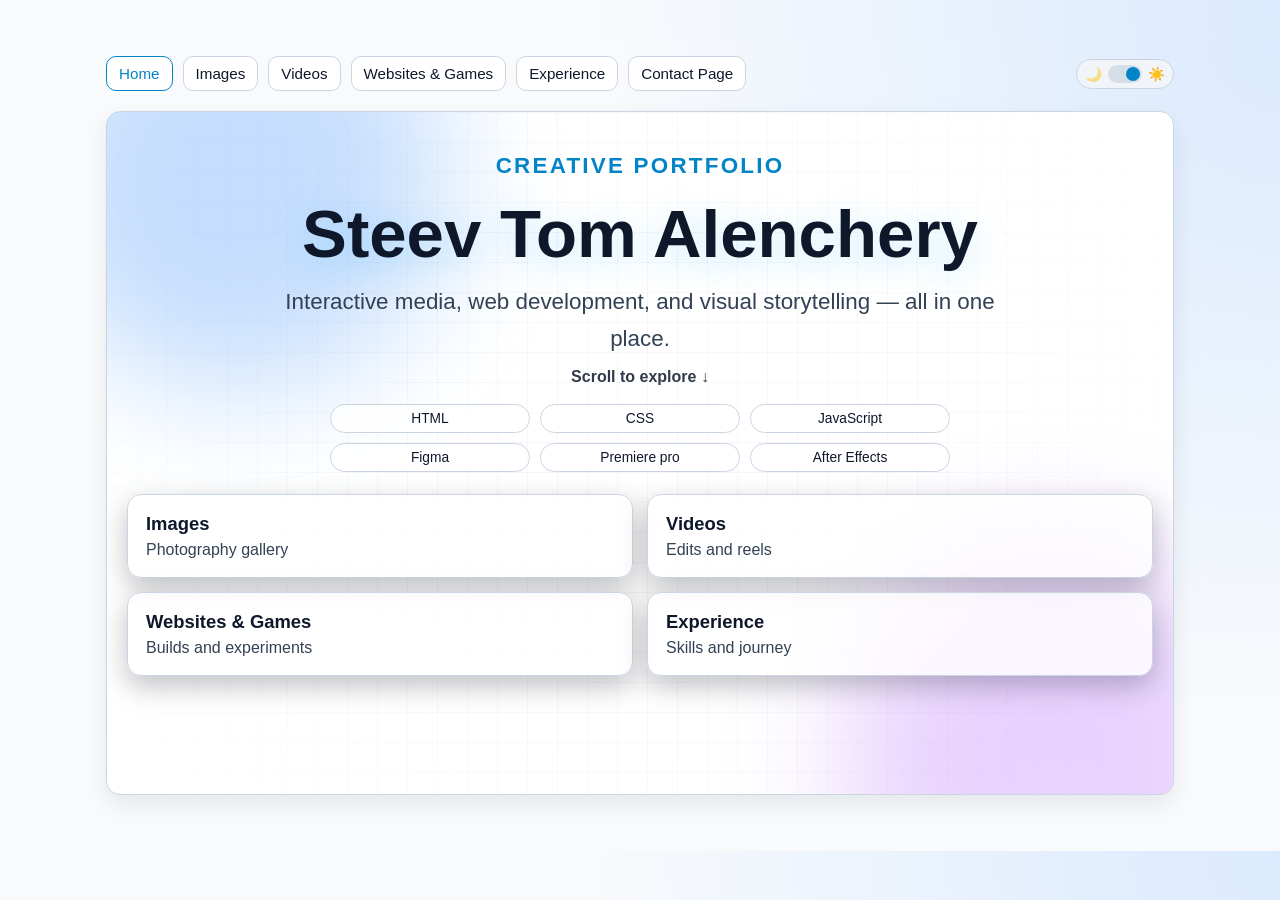
==== commit d095188d: "updated spelling" ====
--- a/index.html
+++ b/index.html
@@ -32,9 +32,9 @@
       <div class="home-orbit" aria-hidden="true">
         <span>HTML</span>
         <span>CSS</span>
-        <span>JS</span>
+        <span>JavaScript</span>
         <span>Figma</span>
-        <span>Premiere</span>
+        <span>Premiere pro</span>
         <span>After Effects</span>
       </div>
 
